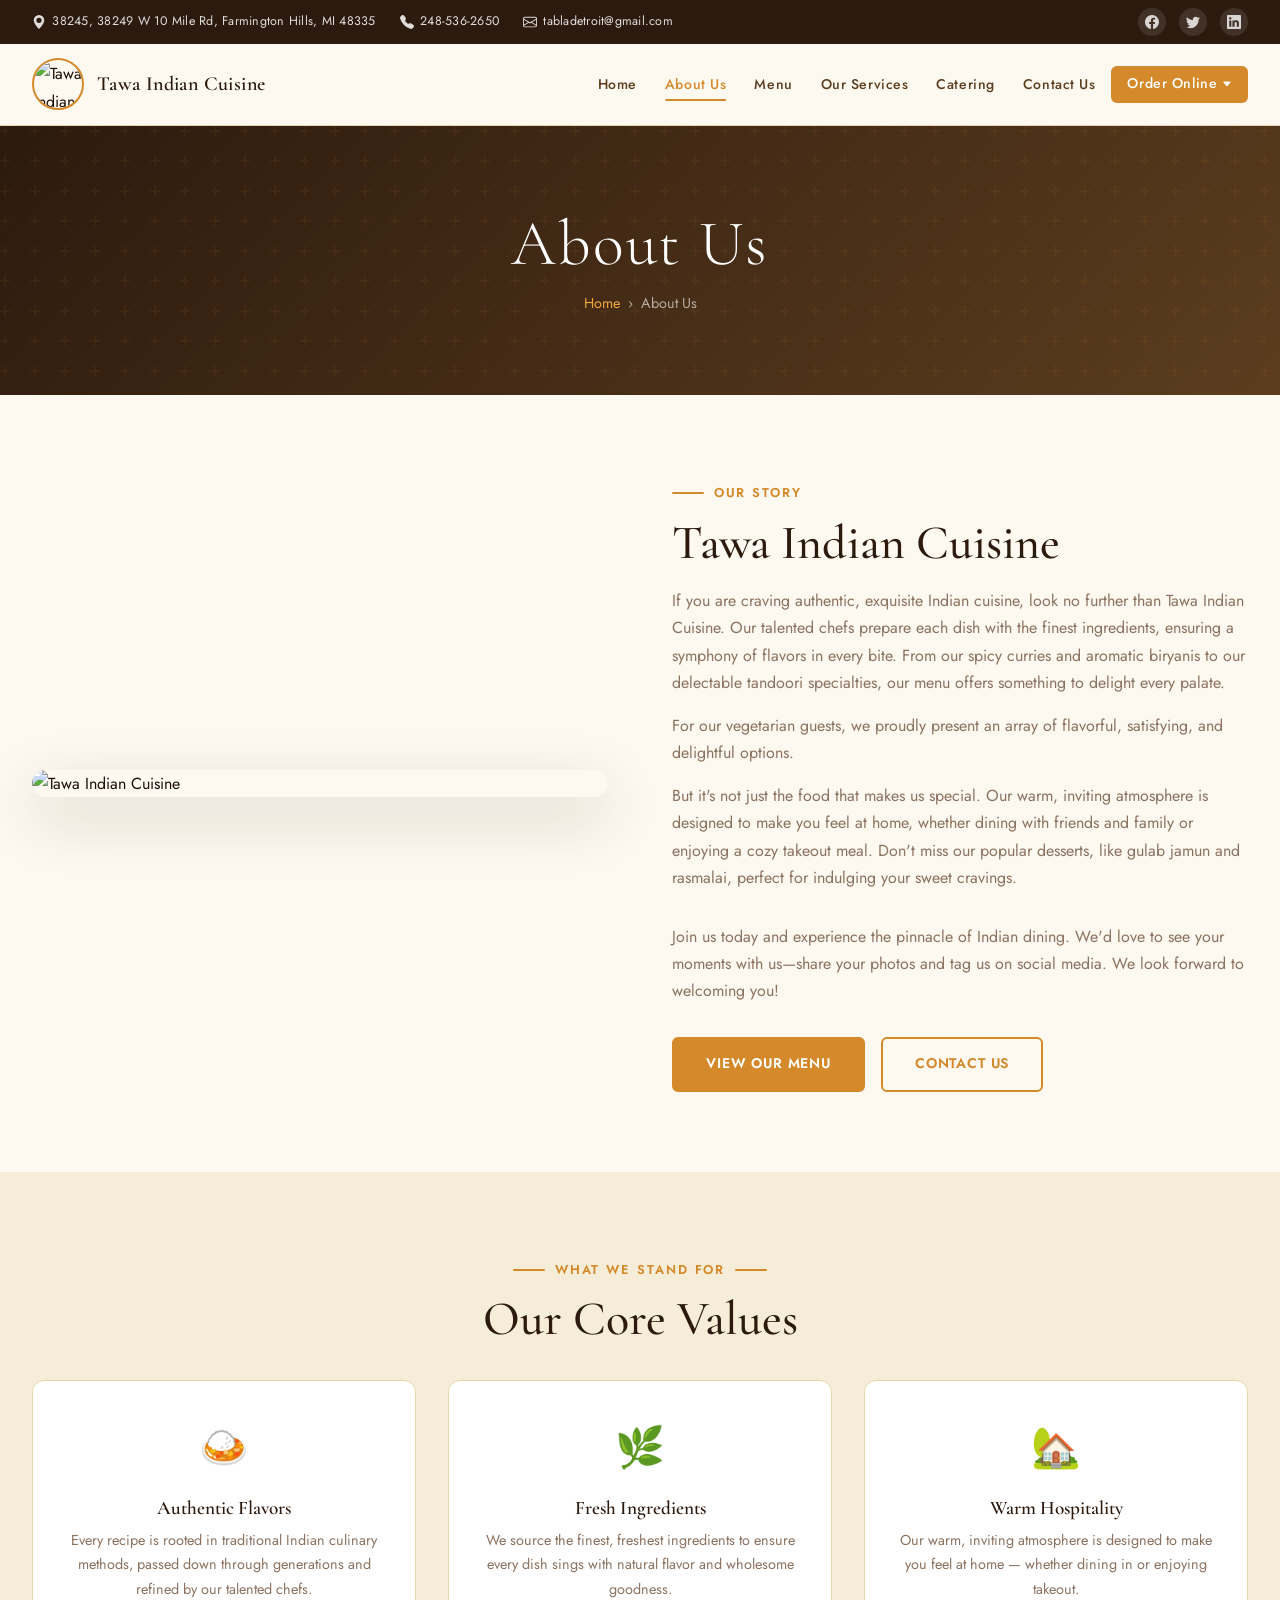
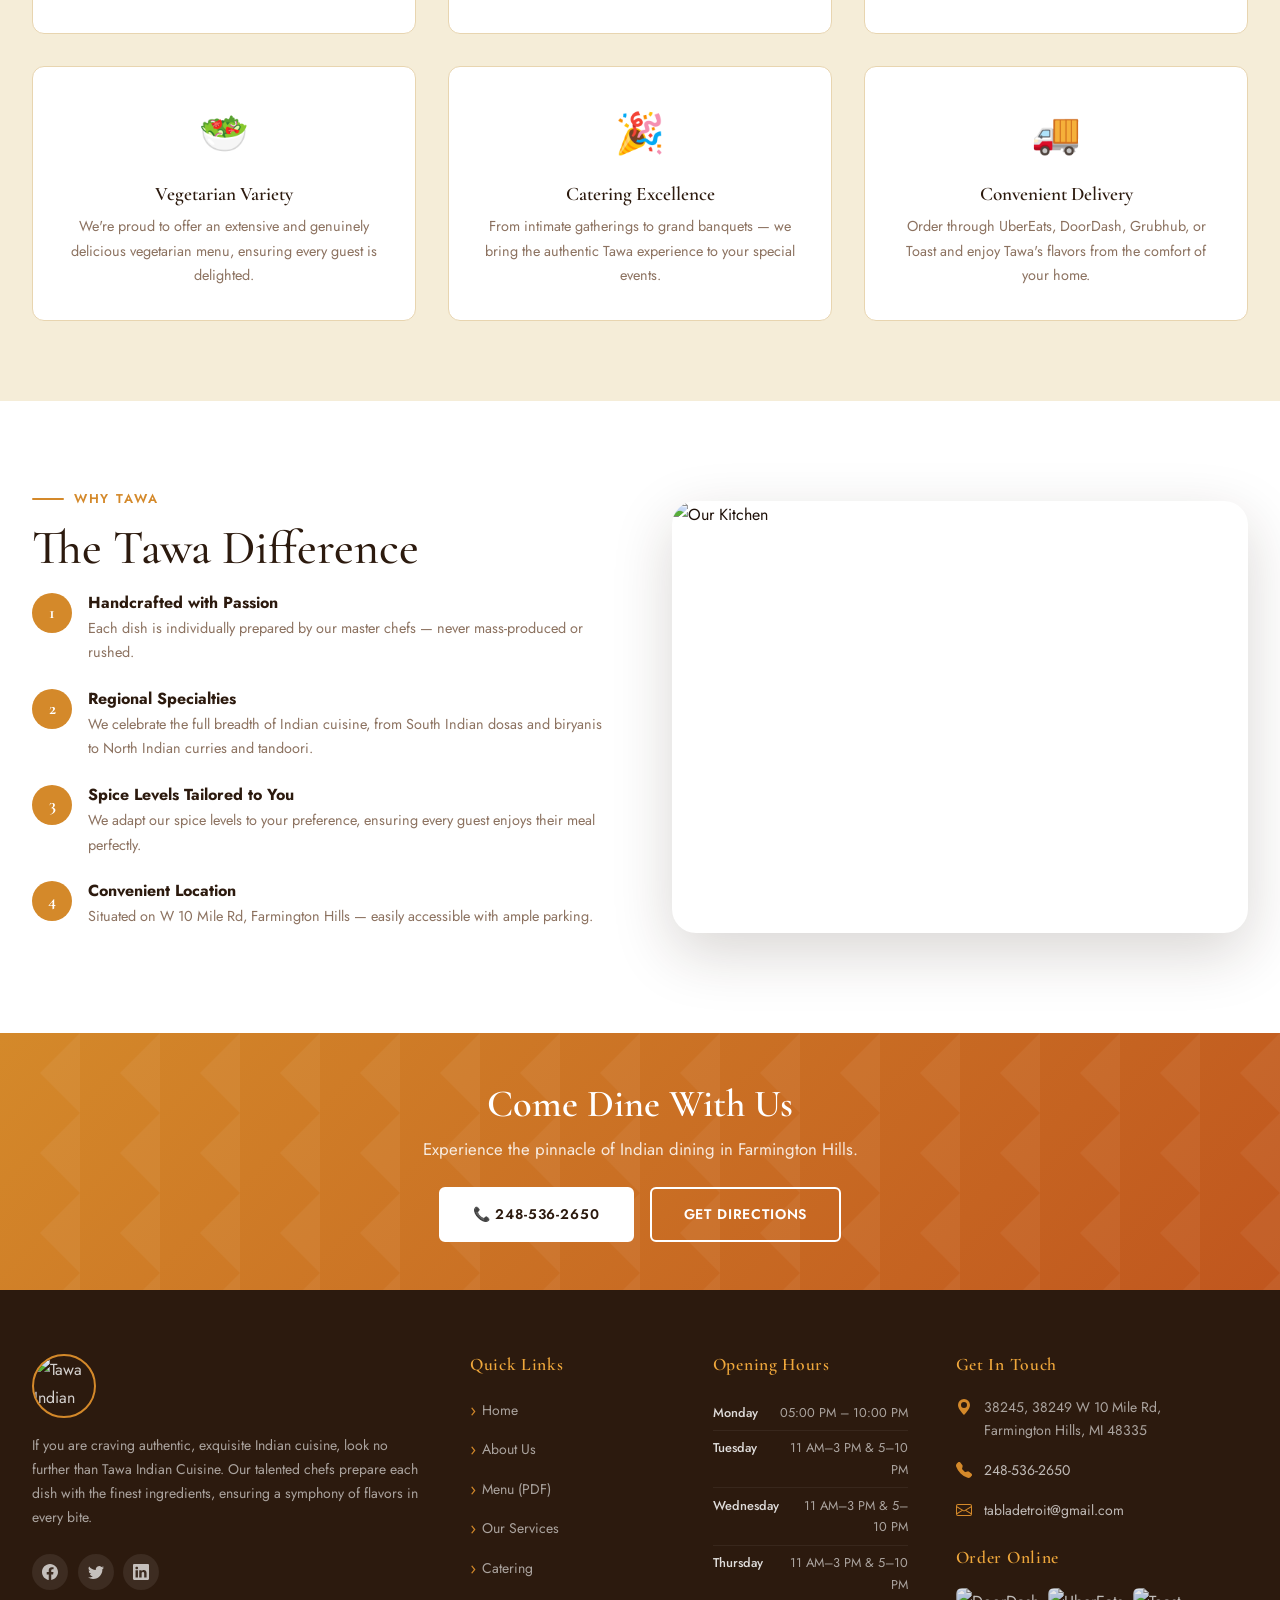
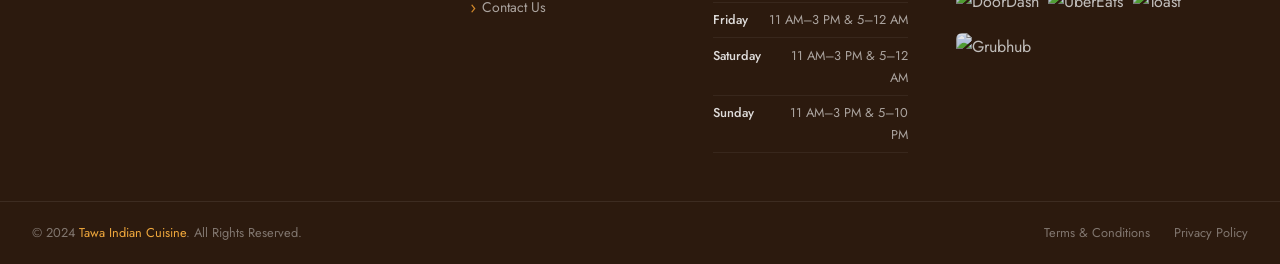
==== about.html @ bc5e7f6a "Add new pages for About, Catering, Contact, and Menu; implement animations and shared components for" ====
<!DOCTYPE html>
<html lang="en">
<head>
  <meta charset="UTF-8">
  <meta name="viewport" content="width=device-width, initial-scale=1.0">
  <title>About Us — Tawa Indian Cuisine</title>
  <meta name="description" content="Learn the story behind Tawa Indian Cuisine — authentic Indian food in Farmington Hills, MI.">
  <meta property="og:title" content="About Us — Tawa Indian Cuisine">
  <meta property="og:description" content="Learn the story behind Tawa Indian Cuisine — authentic Indian food in Farmington Hills, MI.">
  <meta property="og:type" content="website">
  <meta property="og:image" content="https://tawaindiancuisine.com/assets/img/tawalog.jpeg">
  <link rel="icon" href="favicon.ico">
  <link rel="shortcut icon" href="favicon.ico">
  <link rel="apple-touch-icon" href="favicon.ico">
  <link rel="canonical" href="https://tawaindiancuisine.com/about.html">
  <link rel="preload" as="image" href="https://tawaindiancuisine.com/assets/img/tawalog.jpeg">
  <script type="application/ld+json">
  {
    "@context": "https://schema.org",
    "@type": "Restaurant",
    "name": "Tawa Indian Cuisine",
    "description": "Tawa Indian Cuisine brings the vibrant and diverse flavors of India to Farmington Hills. We are dedicated to providing an authentic dining experience with fresh ingredients and traditional recipes.",
    "address": {
      "@type": "PostalAddress",
      "streetAddress": "38245, 38249 W 10 Mile Rd",
      "addressLocality": "Farmington Hills",
      "addressRegion": "MI",
      "postalCode": "48335",
      "addressCountry": "US"
    },
    "telephone": "+12485362650",
    "image": "https://tawaindiancuisine.com/assets/img/tawalog.jpeg",
    "url": "https://tawaindiancuisine.com/about.html"
  }
  </script>
  <link rel="stylesheet" href="style.css">
  <script src="https://cdn.tailwindcss.com"></script>
  <style>
    .about-hero-img { width:100%; max-height:500px; object-fit:cover; border-radius:var(--radius-lg); box-shadow:var(--shadow-lg); }
    .values-grid { display:grid; grid-template-columns:repeat(3,1fr); gap:2rem; margin-top:2rem; }
    .value-card {
      background:white;
      border:1px solid var(--border);
      border-radius:var(--radius-md);
      padding:2rem;
      text-align:center;
      transition:all 0.4s var(--transition);
    }
    .value-card:hover { transform:translateY(-6px); box-shadow:var(--shadow-md); border-color:var(--saffron); }
    .value-icon { font-size:2.5rem; margin-bottom:1rem; display:block; }
    .value-card h3 { font-size:1.2rem; color:var(--dark-brown); margin-bottom:0.5rem; }
    .value-card p { font-size:0.9rem; color:var(--text-light); line-height:1.7; }
    .team-section { background:var(--cream-dark); }
    .why-grid { display:grid; grid-template-columns:1fr 1fr; gap:4rem; align-items:center; }
    .why-point { display:flex; gap:1rem; margin-bottom:1.5rem; align-items:flex-start; }
    .why-num {
      width:40px; height:40px; flex-shrink:0;
      background:var(--saffron); color:white;
      border-radius:50%; display:flex; align-items:center; justify-content:center;
      font-family:'Cormorant Garamond',serif; font-size:1.1rem; font-weight:700;
    }
    .why-point h4 { font-family:'Jost',sans-serif; font-size:1rem; font-weight:700; color:var(--dark-brown); margin-bottom:0.25rem; }
    .why-point p { font-size:0.9rem; color:var(--text-light); }
    @media(max-width:768px){
      .values-grid{grid-template-columns:1fr;}
      .why-grid{grid-template-columns:1fr;}
    }
  </style>
</head>
<body>
<div id="header-placeholder"></div>

<div class="page-hero">
  <div class="page-hero-content">
    <h1>About Us</h1>
    <div class="breadcrumb">
      <a href="index.html">Home</a>
      <span>›</span>
      <span>About Us</span>
    </div>
  </div>
</div>

<!-- ── Story Section ── -->
<section class="section">
  <div class="container">
    <div class="why-grid">
      <div class="reveal-left">
        <img src="https://tawaindiancuisine.com/admin/uploads/about_imgs/aboutaboutabouthomeabout_5_1.jpg" alt="Tawa Indian Cuisine" class="about-hero-img">
      </div>
      <div class="reveal-right">
        <div class="section-label"><span class="label-line"></span> Our Story</div>
        <h2 class="section-title">Tawa Indian Cuisine</h2>
        <p style="color:var(--text-light); margin-bottom:1rem;">If you are craving authentic, exquisite Indian cuisine, look no further than Tawa Indian Cuisine. Our talented chefs prepare each dish with the finest ingredients, ensuring a symphony of flavors in every bite. From our spicy curries and aromatic biryanis to our delectable tandoori specialties, our menu offers something to delight every palate.</p>
        <p style="color:var(--text-light); margin-bottom:1rem;">For our vegetarian guests, we proudly present an array of flavorful, satisfying, and delightful options.</p>
        <p style="color:var(--text-light); margin-bottom:2rem;">But it's not just the food that makes us special. Our warm, inviting atmosphere is designed to make you feel at home, whether dining with friends and family or enjoying a cozy takeout meal. Don't miss our popular desserts, like gulab jamun and rasmalai, perfect for indulging your sweet cravings.</p>
        <p style="color:var(--text-light); margin-bottom:2rem;">Join us today and experience the pinnacle of Indian dining. We'd love to see your moments with us—share your photos and tag us on social media. We look forward to welcoming you!</p>
        <div style="display:flex;gap:1rem;flex-wrap:wrap;">
          <a href="menu.html" class="btn btn-primary">View Our Menu</a>
          <a href="contact.html" class="btn btn-outline">Contact Us</a>
        </div>
      </div>
    </div>
  </div>
</section>

<!-- ── Values ── -->
<section class="section" style="background:var(--cream-dark);">
  <div class="container">
    <div style="text-align:center; margin-bottom:1rem;">
      <div class="section-label" style="justify-content:center;"><span class="label-line"></span> What We Stand For <span class="label-line"></span></div>
      <h2 class="section-title">Our Core Values</h2>
    </div>
    <div class="values-grid stagger">
      <div class="value-card reveal">
        <span class="value-icon">🍛</span>
        <h3>Authentic Flavors</h3>
        <p>Every recipe is rooted in traditional Indian culinary methods, passed down through generations and refined by our talented chefs.</p>
      </div>
      <div class="value-card reveal">
        <span class="value-icon">🌿</span>
        <h3>Fresh Ingredients</h3>
        <p>We source the finest, freshest ingredients to ensure every dish sings with natural flavor and wholesome goodness.</p>
      </div>
      <div class="value-card reveal">
        <span class="value-icon">🏡</span>
        <h3>Warm Hospitality</h3>
        <p>Our warm, inviting atmosphere is designed to make you feel at home — whether dining in or enjoying takeout.</p>
      </div>
      <div class="value-card reveal">
        <span class="value-icon">🥗</span>
        <h3>Vegetarian Variety</h3>
        <p>We're proud to offer an extensive and genuinely delicious vegetarian menu, ensuring every guest is delighted.</p>
      </div>
      <div class="value-card reveal">
        <span class="value-icon">🎉</span>
        <h3>Catering Excellence</h3>
        <p>From intimate gatherings to grand banquets — we bring the authentic Tawa experience to your special events.</p>
      </div>
      <div class="value-card reveal">
        <span class="value-icon">🚚</span>
        <h3>Convenient Delivery</h3>
        <p>Order through UberEats, DoorDash, Grubhub, or Toast and enjoy Tawa's flavors from the comfort of your home.</p>
      </div>
    </div>
  </div>
</section>

<!-- ── Why Choose Us ── -->
<section class="section" style="background:white;">
  <div class="container">
    <div class="why-grid">
      <div>
        <div class="section-label"><span class="label-line"></span> Why Tawa</div>
        <h2 class="section-title">The Tawa Difference</h2>
        <div class="why-point reveal">
          <div class="why-num">1</div>
          <div>
            <h4>Handcrafted with Passion</h4>
            <p>Each dish is individually prepared by our master chefs — never mass-produced or rushed.</p>
          </div>
        </div>
        <div class="why-point reveal">
          <div class="why-num">2</div>
          <div>
            <h4>Regional Specialties</h4>
            <p>We celebrate the full breadth of Indian cuisine, from South Indian dosas and biryanis to North Indian curries and tandoori.</p>
          </div>
        </div>
        <div class="why-point reveal">
          <div class="why-num">3</div>
          <div>
            <h4>Spice Levels Tailored to You</h4>
            <p>We adapt our spice levels to your preference, ensuring every guest enjoys their meal perfectly.</p>
          </div>
        </div>
        <div class="why-point reveal">
          <div class="why-num">4</div>
          <div>
            <h4>Convenient Location</h4>
            <p>Situated on W 10 Mile Rd, Farmington Hills — easily accessible with ample parking.</p>
          </div>
        </div>
      </div>
      <div class="reveal-right">
        <img src="https://tawaindiancuisine.com/assets/img/normal/about_4_2.png" alt="Our Kitchen" style="width:100%; border-radius:var(--radius-lg); box-shadow:var(--shadow-lg); object-fit:cover; aspect-ratio:4/3;">
      </div>
    </div>
  </div>
</section>

<!-- ── CTA ── -->
<div class="reservation-banner">
  <div class="container">
    <h2 class="reveal">Come Dine With Us</h2>
    <p class="reveal">Experience the pinnacle of Indian dining in Farmington Hills.</p>
    <div style="display:flex;gap:1rem;justify-content:center;flex-wrap:wrap;" class="reveal">
      <a href="tel:248-536-2650" class="btn btn-white">📞 248-536-2650</a>
      <a href="contact.html" class="btn btn-outline" style="border-color:white; color:white;">Get Directions</a>
    </div>
  </div>
</div>

<div id="footer-placeholder"></div>
<script src="components.js"></script>
<script src="animations.js"></script>
<script>renderHeader('about'); renderFooter();</script>
</body>
</html>
---- style.css ----
/* =============================================
   TAWA INDIAN CUISINE — Global Styles
   Color Palette: Warm cream/ivory light theme
   with saffron gold accents & terracotta tones
   ============================================= */

   @import url('https://fonts.googleapis.com/css2?family=Cormorant+Garamond:ital,wght@0,300;0,400;0,500;0,600;0,700;1,300;1,400;1,600&family=Jost:wght@300;400;500;600;700&display=swap');

   /* ─── CSS Variables ─────────────────────── */
   :root {
     --cream:        #FDF8F0;
     --cream-dark:   #F5EDD8;
     --cream-mid:    #EFE4CC;
     --saffron:      #D4892A;
     --saffron-light:#F0A83C;
     --saffron-pale: #FDF0DA;
     --terracotta:   #C0561E;
     --spice-red:    #9E2A2B;
     --gold:         #B8860B;
     --dark-brown:   #2C1A0E;
     --mid-brown:    #5C3D1E;
     --text-dark:    #1E1008;
     --text-mid:     #5A4030;
     --text-light:   #8C7260;
     --border:       #E8D5B0;
     --shadow-sm:    0 2px 12px rgba(44,26,14,0.08);
     --shadow-md:    0 8px 32px rgba(44,26,14,0.12);
     --shadow-lg:    0 20px 60px rgba(44,26,14,0.18);
     --radius-sm:    6px;
     --radius-md:    12px;
     --radius-lg:    24px;
     --transition:   cubic-bezier(0.4, 0, 0.2, 1);
   }
   
   /* ─── Reset & Base ───────────────────────── */
   *, *::before, *::after { box-sizing: border-box; margin: 0; padding: 0; }
   
   html { scroll-behavior: smooth; font-size: 16px; }
   
   body {
     font-family: 'Jost', sans-serif;
     background: var(--cream);
     color: var(--text-dark);
     line-height: 1.7;
     overflow-x: hidden;
   }
   
   h1, h2, h3, h4, h5, h6 {
     font-family: 'Cormorant Garamond', serif;
     font-weight: 600;
     line-height: 1.2;
     color: var(--dark-brown);
   }
   
   a { text-decoration: none; color: inherit; transition: all 0.3s var(--transition); }
   img { max-width: 100%; height: auto; display: block; }
   ul { list-style: none; }
   button { cursor: pointer; border: none; background: none; font-family: inherit; }
   
   /* ─── Top Bar ────────────────────────────── */
   .top-bar {
     background: var(--dark-brown);
     color: rgba(255,255,255,0.85);
     font-size: 0.78rem;
     font-family: 'Jost', sans-serif;
     letter-spacing: 0.02em;
     position: relative;
     z-index: 100;
   }
   .top-bar-inner {
     max-width: 1320px;
     margin: 0 auto;
     padding: 0.5rem 2rem;
     display: flex;
     align-items: center;
     justify-content: space-between;
     flex-wrap: wrap;
     gap: 0.5rem;
   }
   .top-bar-left { display: flex; align-items: center; gap: 1.5rem; flex-wrap: wrap; }
   .top-bar-item { display: flex; align-items: center; gap: 0.4rem; }
   .top-bar-item a { color: rgba(255,255,255,0.85); }
   .top-bar-item a:hover { color: var(--saffron-light); }
   .top-bar-right { display: flex; align-items: center; gap: 0.8rem; }
   .social-icon {
     width: 28px; height: 28px;
     border-radius: 50%;
     background: rgba(255,255,255,0.1);
     display: flex; align-items: center; justify-content: center;
     color: rgba(255,255,255,0.8);
     transition: all 0.3s;
   }
   .social-icon:hover { background: var(--saffron); color: white; transform: translateY(-2px); }
   
   /* ─── Navbar ─────────────────────────────── */
   .navbar {
     background: rgba(253, 248, 240, 0.95);
     backdrop-filter: blur(12px);
     -webkit-backdrop-filter: blur(12px);
     border-bottom: 1px solid var(--border);
     position: sticky;
     top: 0;
     z-index: 999;
     transition: all 0.4s var(--transition);
   }
   .navbar.scrolled {
     background: rgba(253, 248, 240, 0.98);
     box-shadow: var(--shadow-md);
   }
   .nav-container {
     max-width: 1320px;
     margin: 0 auto;
     padding: 0.9rem 2rem;
     display: flex;
     align-items: center;
     justify-content: space-between;
     gap: 1rem;
   }
   .nav-logo {
     display: flex;
     align-items: center;
     gap: 0.8rem;
     flex-shrink: 0;
   }
   .nav-logo img { height: 52px; width: 52px; border-radius: 50%; object-fit: cover; border: 2px solid var(--saffron); }
   .logo-text {
     font-family: 'Cormorant Garamond', serif;
     font-size: 1.25rem;
     font-weight: 600;
     color: var(--dark-brown);
     letter-spacing: 0.02em;
   }
   .nav-links {
     display: flex;
     align-items: center;
     gap: 0.25rem;
     flex-wrap: nowrap;
   }
   .nav-link {
     font-family: 'Jost', sans-serif;
     font-size: 0.875rem;
     font-weight: 500;
     color: var(--mid-brown);
     padding: 0.4rem 0.75rem;
     border-radius: var(--radius-sm);
     letter-spacing: 0.04em;
     position: relative;
     white-space: nowrap;
   }
   .nav-link::after {
     content: '';
     position: absolute;
     bottom: 0; left: 50%;
     width: 0; height: 2px;
     background: var(--saffron);
     border-radius: 2px;
     transition: all 0.3s var(--transition);
     transform: translateX(-50%);
   }
   .nav-link:hover, .nav-link.active { color: var(--saffron); }
   .nav-link:hover::after, .nav-link.active::after { width: calc(100% - 1.5rem); }
   
   /* Order Online dropdown */
   .order-dropdown { position: relative; }
   .order-btn { display: flex; align-items: center; gap: 0.3rem; }
   .order-btn { 
     background: var(--saffron);
     color: white !important;
     border-radius: var(--radius-sm);
     padding: 0.4rem 1rem !important;
   }
   .order-btn::after { display: none !important; }
   .order-btn:hover { background: var(--terracotta) !important; color: white !important; }
   
   .dropdown-menu {
     position: absolute;
     top: calc(100% + 0.5rem);
     right: 0;
     background: white;
     border: 1px solid var(--border);
     border-radius: var(--radius-md);
     box-shadow: var(--shadow-lg);
     min-width: 160px;
     padding: 0.5rem;
     opacity: 0;
     visibility: hidden;
     transform: translateY(-10px);
     transition: all 0.25s var(--transition);
     z-index: 100;
   }
   .order-dropdown:hover .dropdown-menu {
     opacity: 1;
     visibility: visible;
     transform: translateY(0);
   }
   .dropdown-menu li a {
     display: block;
     padding: 0.6rem 1rem;
     font-size: 0.875rem;
     font-weight: 500;
     color: var(--text-mid);
     border-radius: var(--radius-sm);
   }
   .dropdown-menu li a:hover { background: var(--saffron-pale); color: var(--saffron); }
   
   /* Hamburger */
   .hamburger { display: none; flex-direction: column; gap: 5px; padding: 4px; }
   .hamburger span {
     display: block; width: 24px; height: 2px;
     background: var(--dark-brown);
     border-radius: 2px;
     transition: all 0.3s var(--transition);
   }
   .hamburger.active span:nth-child(1) { transform: rotate(45deg) translate(5px, 5px); }
   .hamburger.active span:nth-child(2) { opacity: 0; }
   .hamburger.active span:nth-child(3) { transform: rotate(-45deg) translate(5px, -5px); }
   
   /* ─── Page Hero Banner ───────────────────── */
   .page-hero {
     background: linear-gradient(135deg, var(--dark-brown) 0%, var(--mid-brown) 100%);
     padding: 5rem 2rem;
     text-align: center;
     position: relative;
     overflow: hidden;
   }
   .page-hero::before {
     content: '';
     position: absolute;
     inset: 0;
     background: url("data:image/svg+xml,%3Csvg width='60' height='60' viewBox='0 0 60 60' xmlns='http://www.w3.org/2000/svg'%3E%3Cg fill='none' fill-rule='evenodd'%3E%3Cg fill='%23d4892a' fill-opacity='0.06'%3E%3Cpath d='M36 34v-4h-2v4h-4v2h4v4h2v-4h4v-2h-4zm0-30V0h-2v4h-4v2h4v4h2V6h4V4h-4zM6 34v-4H4v4H0v2h4v4h2v-4h4v-2H6zM6 4V0H4v4H0v2h4v4h2V6h4V4H6z'/%3E%3C/g%3E%3C/g%3E%3C/svg%3E");
   }
   .page-hero-content { position: relative; z-index: 1; }
   .page-hero h1 {
     font-size: clamp(2.5rem, 5vw, 4rem);
     color: white;
     margin-bottom: 0.5rem;
     font-weight: 300;
     letter-spacing: 0.03em;
   }
   .page-hero .breadcrumb {
     display: flex;
     align-items: center;
     justify-content: center;
     gap: 0.5rem;
     font-size: 0.9rem;
     color: rgba(255,255,255,0.6);
   }
   .page-hero .breadcrumb a { color: var(--saffron-light); }
   .page-hero .breadcrumb a:hover { color: white; }
   
   /* ─── Section Styles ─────────────────────── */
   .section { padding: 5rem 2rem; }
   .section-sm { padding: 3rem 2rem; }
   .container { max-width: 1320px; margin: 0 auto; }
   
   .section-label {
     display: inline-flex;
     align-items: center;
     gap: 0.6rem;
     font-family: 'Jost', sans-serif;
     font-size: 0.8rem;
     font-weight: 600;
     text-transform: uppercase;
     letter-spacing: 0.15em;
     color: var(--saffron);
     margin-bottom: 0.75rem;
   }
   .section-label .label-line {
     width: 32px; height: 2px;
     background: var(--saffron);
     border-radius: 2px;
   }
   
   .section-title {
     font-size: clamp(2rem, 4vw, 3rem);
     font-weight: 500;
     color: var(--dark-brown);
     line-height: 1.15;
     margin-bottom: 1rem;
   }
   .section-subtitle {
     font-family: 'Jost', sans-serif;
     font-size: 1rem;
     color: var(--text-light);
     max-width: 600px;
     line-height: 1.7;
   }
   
   /* ─── Buttons ────────────────────────────── */
   .btn {
     display: inline-flex;
     align-items: center;
     gap: 0.5rem;
     padding: 0.85rem 2rem;
     border-radius: var(--radius-sm);
     font-family: 'Jost', sans-serif;
     font-size: 0.875rem;
     font-weight: 600;
     letter-spacing: 0.06em;
     text-transform: uppercase;
     transition: all 0.3s var(--transition);
     cursor: pointer;
     border: 2px solid transparent;
   }
   .btn-primary {
     background: var(--saffron);
     color: white;
     border-color: var(--saffron);
   }
   .btn-primary:hover {
     background: var(--terracotta);
     border-color: var(--terracotta);
     transform: translateY(-2px);
     box-shadow: 0 8px 24px rgba(212,137,42,0.35);
   }
   .btn-outline {
     background: transparent;
     color: var(--saffron);
     border-color: var(--saffron);
   }
   .btn-outline:hover {
     background: var(--saffron);
     color: white;
     transform: translateY(-2px);
   }
   .btn-white {
     background: white;
     color: var(--dark-brown);
     border-color: white;
   }
   .btn-white:hover {
     background: var(--saffron);
     color: white;
     border-color: var(--saffron);
     transform: translateY(-2px);
   }
   
   /* ─── Cards ──────────────────────────────── */
   .card {
     background: white;
     border-radius: var(--radius-md);
     overflow: hidden;
     box-shadow: var(--shadow-sm);
     transition: all 0.4s var(--transition);
     border: 1px solid var(--border);
   }
   .card:hover {
     transform: translateY(-6px);
     box-shadow: var(--shadow-lg);
   }
   
   /* ─── Food Item Card ─────────────────────── */
   .food-card {
     background: white;
     border-radius: var(--radius-md);
     overflow: hidden;
     border: 1px solid var(--border);
     transition: all 0.4s var(--transition);
   }
   .food-card:hover { transform: translateY(-6px); box-shadow: var(--shadow-md); }
   .food-card-img {
     aspect-ratio: 4/3;
     overflow: hidden;
     position: relative;
   }
   .food-card-img img {
     width: 100%; height: 100%;
     object-fit: cover;
     transition: transform 0.6s var(--transition);
   }
   .food-card:hover .food-card-img img { transform: scale(1.08); }
   .food-card-body { padding: 1.25rem; }
   .food-card-name {
     font-family: 'Cormorant Garamond', serif;
     font-size: 1.15rem;
     font-weight: 600;
     color: var(--dark-brown);
     margin-bottom: 0.4rem;
   }
   .food-card-price {
     font-family: 'Jost', sans-serif;
     font-size: 1rem;
     font-weight: 700;
     color: var(--saffron);
   }
   .food-card-rating { display: flex; align-items: center; gap: 0.25rem; margin-bottom: 0.5rem; }
   .star { color: var(--saffron-light); font-size: 0.8rem; }
   .rating-text { font-size: 0.75rem; color: var(--text-light); }
   
   /* ─── Grid Layouts ───────────────────────── */
   .grid-2 { display: grid; grid-template-columns: repeat(2, 1fr); gap: 2rem; }
   .grid-3 { display: grid; grid-template-columns: repeat(3, 1fr); gap: 2rem; }
   .grid-4 { display: grid; grid-template-columns: repeat(4, 1fr); gap: 1.5rem; }
   
   /* ─── Divider ────────────────────────────── */
   .ornament-divider {
     display: flex;
     align-items: center;
     gap: 1rem;
     margin: 1.5rem 0;
   }
   .ornament-divider .line { flex: 1; height: 1px; background: var(--border); }
   .ornament-divider .icon { color: var(--saffron); font-size: 1.2rem; }
   
   /* ─── Badge ──────────────────────────────── */
   .badge {
     display: inline-flex;
     align-items: center;
     gap: 0.25rem;
     padding: 0.25rem 0.75rem;
     border-radius: 999px;
     font-size: 0.72rem;
     font-weight: 600;
     text-transform: uppercase;
     letter-spacing: 0.08em;
   }
   .badge-veg { background: #e8f5e9; color: #2e7d32; border: 1px solid #a5d6a7; }
   .badge-nonveg { background: #fce4ec; color: #c62828; border: 1px solid #ef9a9a; }
   
   /* ─── Scroll Animations ──────────────────── */
   .reveal {
     opacity: 0;
     transform: translateY(30px);
     transition: opacity 0.7s var(--transition), transform 0.7s var(--transition);
   }
   .reveal.visible { opacity: 1; transform: none; }
   .reveal-left {
     opacity: 0;
     transform: translateX(-40px);
     transition: opacity 0.7s var(--transition), transform 0.7s var(--transition);
   }
   .reveal-left.visible { opacity: 1; transform: none; }
   .reveal-right {
     opacity: 0;
     transform: translateX(40px);
     transition: opacity 0.7s var(--transition), transform 0.7s var(--transition);
   }
   .reveal-right.visible { opacity: 1; transform: none; }
   
   /* Staggered children */
   .stagger > *:nth-child(1) { transition-delay: 0s; }
   .stagger > *:nth-child(2) { transition-delay: 0.1s; }
   .stagger > *:nth-child(3) { transition-delay: 0.2s; }
   .stagger > *:nth-child(4) { transition-delay: 0.3s; }
   .stagger > *:nth-child(5) { transition-delay: 0.4s; }
   .stagger > *:nth-child(6) { transition-delay: 0.5s; }
   
   /* ─── Footer ─────────────────────────────── */
   .footer { background: var(--dark-brown); color: rgba(255,255,255,0.8); }
   .footer-top { padding: 4rem 2rem 3rem; }
   .footer-grid {
     max-width: 1320px;
     margin: 0 auto;
     display: grid;
     grid-template-columns: 2fr 1fr 1fr 1.5fr;
     gap: 3rem;
   }
   .footer-logo { height: 64px; width: 64px; border-radius: 50%; border: 2px solid var(--saffron); object-fit: cover; margin-bottom: 1rem; }
   .footer-tagline { font-size: 0.875rem; color: rgba(255,255,255,0.6); line-height: 1.7; margin-bottom: 1.5rem; }
   .footer-socials { display: flex; gap: 0.6rem; }
   .social-btn {
     width: 36px; height: 36px;
     border-radius: 50%;
     background: rgba(255,255,255,0.08);
     display: flex; align-items: center; justify-content: center;
     color: rgba(255,255,255,0.7);
     transition: all 0.3s;
   }
   .social-btn:hover { background: var(--saffron); color: white; transform: translateY(-3px); }
   
   .footer-heading {
     font-family: 'Cormorant Garamond', serif;
     font-size: 1.1rem;
     font-weight: 600;
     color: var(--saffron-light);
     margin-bottom: 1.25rem;
     letter-spacing: 0.04em;
   }
   .footer-links li { margin-bottom: 0.6rem; }
   .footer-links a {
     font-size: 0.875rem;
     color: rgba(255,255,255,0.6);
     display: flex;
     align-items: center;
     gap: 0.4rem;
     transition: all 0.25s;
   }
   .footer-links a::before {
     content: '›';
     color: var(--saffron);
     font-size: 1.1rem;
     transition: transform 0.25s;
   }
   .footer-links a:hover { color: white; padding-left: 4px; }
   .footer-links a:hover::before { transform: translateX(3px); }
   
   .hours-list li {
     display: flex;
     justify-content: space-between;
     gap: 1rem;
     font-size: 0.8rem;
     color: rgba(255,255,255,0.6);
     padding: 0.4rem 0;
     border-bottom: 1px solid rgba(255,255,255,0.06);
   }
   .hours-list .day { color: rgba(255,255,255,0.85); font-weight: 500; }
   .hours-list .time { text-align: right; }
   
   .footer-contact-item {
     display: flex;
     align-items: flex-start;
     gap: 0.75rem;
     margin-bottom: 1rem;
     font-size: 0.875rem;
     color: rgba(255,255,255,0.6);
   }
   .footer-contact-item svg { flex-shrink: 0; color: var(--saffron); margin-top: 3px; }
   .footer-contact-item a { color: rgba(255,255,255,0.7); }
   .footer-contact-item a:hover { color: var(--saffron-light); }
   
   .order-logos {
     display: flex;
     flex-wrap: wrap;
     gap: 0.6rem;
     margin-top: 0.5rem;
   }
   .order-logos img {
     height: 36px;
     width: auto;
     border-radius: 6px;
     filter: brightness(0.9);
     transition: all 0.3s;
   }
   .order-logos a:hover img { filter: brightness(1.1); transform: scale(1.05); }
   
   .footer-bottom {
     border-top: 1px solid rgba(255,255,255,0.08);
     padding: 1.25rem 2rem;
   }
   .footer-bottom-inner {
     max-width: 1320px;
     margin: 0 auto;
     display: flex;
     align-items: center;
     justify-content: space-between;
     gap: 1rem;
     flex-wrap: wrap;
   }
   .footer-bottom p { font-size: 0.8rem; color: rgba(255,255,255,0.4); }
   .footer-bottom a { color: var(--saffron-light); }
   .footer-legal { display: flex; gap: 1.5rem; }
   .footer-legal a { font-size: 0.8rem; color: rgba(255,255,255,0.4); }
   .footer-legal a:hover { color: rgba(255,255,255,0.7); }
   
   /* ─── Reservation Banner ─────────────────── */
   .reservation-banner {
     background: linear-gradient(135deg, var(--saffron) 0%, var(--terracotta) 100%);
     padding: 3rem 2rem;
     text-align: center;
     position: relative;
     overflow: hidden;
   }
   .reservation-banner::before {
     content: '';
     position: absolute;
     inset: 0;
     background: url("data:image/svg+xml,%3Csvg width='80' height='80' viewBox='0 0 80 80' xmlns='http://www.w3.org/2000/svg'%3E%3Cg fill='%23ffffff' fill-opacity='0.05'%3E%3Cpath d='M40 40 L80 0 L80 80 Z' /%3E%3C/g%3E%3C/svg%3E");
   }
   .reservation-banner .container { position: relative; z-index: 1; }
   .reservation-banner h2 {
     font-size: clamp(1.5rem, 3vw, 2.5rem);
     color: white;
     margin-bottom: 0.5rem;
   }
   .reservation-banner p { color: rgba(255,255,255,0.85); margin-bottom: 1.5rem; font-size: 1.05rem; }
   
   /* ─── Form Styles ────────────────────────── */
   .form-group { margin-bottom: 1.25rem; }
   .form-label {
     display: block;
     font-size: 0.85rem;
     font-weight: 600;
     text-transform: uppercase;
     letter-spacing: 0.06em;
     color: var(--text-mid);
     margin-bottom: 0.5rem;
   }
   .form-control {
     width: 100%;
     padding: 0.85rem 1.1rem;
     border: 1.5px solid var(--border);
     border-radius: var(--radius-sm);
     background: white;
     font-family: 'Jost', sans-serif;
     font-size: 0.95rem;
     color: var(--text-dark);
     transition: all 0.25s;
     outline: none;
   }
   .form-control:focus {
     border-color: var(--saffron);
     box-shadow: 0 0 0 3px rgba(212,137,42,0.12);
   }
   .form-control::placeholder { color: var(--text-light); }
   textarea.form-control { resize: vertical; min-height: 130px; }
   
   /* ─── Tab Nav ────────────────────────────── */
   .tab-nav {
     display: flex;
     flex-wrap: wrap;
     gap: 0.5rem;
     margin-bottom: 2rem;
   }
   .tab-btn {
     padding: 0.6rem 1.5rem;
     border: 1.5px solid var(--border);
     border-radius: 999px;
     font-family: 'Jost', sans-serif;
     font-size: 0.85rem;
     font-weight: 600;
     text-transform: uppercase;
     letter-spacing: 0.07em;
     color: var(--text-mid);
     background: white;
     cursor: pointer;
     transition: all 0.25s var(--transition);
   }
   .tab-btn:hover { border-color: var(--saffron); color: var(--saffron); }
   .tab-btn.active {
     background: var(--saffron);
     border-color: var(--saffron);
     color: white;
   }
   
   /* ─── Responsive ─────────────────────────── */
   @media (max-width: 1024px) {
     .footer-grid { grid-template-columns: 1fr 1fr; }
     .grid-4 { grid-template-columns: repeat(2, 1fr); }
   }
   @media (max-width: 768px) {
     .top-bar-left { gap: 0.75rem; font-size: 0.72rem; }
     .hamburger { display: flex; }
     .nav-links {
       display: none;
       position: absolute;
       top: 100%;
       left: 0; right: 0;
       background: var(--cream);
       border-top: 1px solid var(--border);
       padding: 1rem;
       flex-direction: column;
       align-items: flex-start;
       gap: 0;
       box-shadow: var(--shadow-md);
     }
     .nav-links.open { display: flex; }
     .nav-links li { width: 100%; }
     .nav-link { display: block; padding: 0.65rem 1rem; border-radius: var(--radius-sm); }
     .nav-link::after { display: none; }
     .order-dropdown .dropdown-menu {
       position: static;
       opacity: 1; visibility: visible;
       transform: none;
       box-shadow: none;
       border: none;
       background: var(--cream-dark);
       padding: 0.25rem 0.5rem;
       margin-left: 1rem;
     }
     .navbar { position: relative; }
     .nav-container { position: relative; }
     .grid-2, .grid-3, .grid-4 { grid-template-columns: 1fr; }
     .footer-grid { grid-template-columns: 1fr; gap: 2rem; }
     .section { padding: 3rem 1.25rem; }
   }
   @media (max-width: 480px) {
     .top-bar-left .top-bar-item:not(:first-child) { display: none; }
     .top-bar-right { display: none; }
   }

/* =============================================
   HOME PAGE — Specific Styles
   ============================================= */

/* ─── Hero ────────────────────────────────── */
.hero {
    position: relative;
    height: 100vh;
    min-height: 600px;
    overflow: hidden;
    background: var(--dark-brown);
  }
  
  .hero-slides { position: absolute; inset: 0; }
  .hero-slide {
    position: absolute;
    inset: 0;
    display: flex;
    align-items: center;
    opacity: 0;
    transition: opacity 0.9s cubic-bezier(0.4, 0, 0.2, 1);
    pointer-events: none;
  }
  .hero-slide.active { opacity: 1; pointer-events: all; }
  
  .hero-bg {
    position: absolute;
    inset: 0;
    background-image: var(--bg-img);
    background-size: cover;
    background-position: center;
    will-change: transform;
  }
  .hero-overlay {
    position: absolute;
    inset: 0;
    background: linear-gradient(
      100deg,
      rgba(28, 14, 6, 0.92) 0%,
      rgba(44, 26, 14, 0.75) 50%,
      rgba(28, 14, 6, 0.3) 100%
    );
  }
  
  .hero-content {
    position: relative;
    z-index: 2;
    max-width: 1320px;
    margin: 0 auto;
    padding: 0 2rem;
    width: 100%;
    max-width: 560px;
    margin-left: max(2rem, calc(50vw - 660px));
  }
  
  .hero-label {
    display: inline-block;
    font-family: 'Jost', sans-serif;
    font-size: 0.75rem;
    font-weight: 700;
    text-transform: uppercase;
    letter-spacing: 0.2em;
    color: var(--saffron-light);
    background: rgba(212,137,42,0.15);
    border: 1px solid rgba(212,137,42,0.4);
    padding: 0.35rem 1rem;
    border-radius: 999px;
    margin-bottom: 1.25rem;
  }
  
  .hero-title {
    font-family: 'Cormorant Garamond', serif;
    font-size: clamp(3rem, 6vw, 5.5rem);
    font-weight: 300;
    color: rgba(255,255,255,0.92);
    line-height: 1.05;
    margin-bottom: 1.25rem;
    letter-spacing: -0.01em;
  }
  .hero-title-accent {
    font-style: italic;
    font-weight: 600;
    color: var(--saffron-light);
  }
  
  .hero-desc {
    font-family: 'Jost', sans-serif;
    font-size: 1rem;
    color: rgba(255,255,255,0.65);
    line-height: 1.7;
    margin-bottom: 2rem;
    max-width: 420px;
  }
  
  .hero-actions { display: flex; gap: 1rem; flex-wrap: wrap; }
  
  /* Hero image frame */
  .hero-img-frame {
    position: absolute;
    right: max(2rem, calc(50vw - 660px));
    top: 50%;
    transform: translateY(-50%);
    width: min(400px, 40vw);
    aspect-ratio: 1;
    z-index: 2;
  }
  .hero-img-frame img {
    width: 100%; height: 100%;
    object-fit: cover;
    border-radius: 50% 50% 50% 0;
    border: 4px solid rgba(212,137,42,0.4);
    box-shadow: 0 30px 80px rgba(0,0,0,0.5);
  }
  .hero-img-ring {
    position: absolute;
    inset: -12px;
    border: 2px dashed rgba(212,137,42,0.3);
    border-radius: 50% 50% 50% 0;
    animation: spinRing 25s linear infinite;
  }
  @keyframes spinRing { to { transform: rotate(360deg); } }
  
  /* Hero controls */
  .hero-controls {
    position: absolute;
    bottom: 2rem;
    left: 50%;
    transform: translateX(-50%);
    display: flex;
    align-items: center;
    gap: 1rem;
    z-index: 10;
  }
  .hero-prev, .hero-next {
    width: 44px; height: 44px;
    border-radius: 50%;
    background: rgba(255,255,255,0.15);
    backdrop-filter: blur(8px);
    color: white;
    display: flex; align-items: center; justify-content: center;
    transition: all 0.3s;
    border: 1px solid rgba(255,255,255,0.2);
  }
  .hero-prev:hover, .hero-next:hover {
    background: var(--saffron);
    border-color: var(--saffron);
    transform: scale(1.1);
  }
  .hero-dots { display: flex; gap: 0.5rem; }
  .hero-dot {
    width: 8px; height: 8px;
    border-radius: 50%;
    background: rgba(255,255,255,0.35);
    cursor: pointer;
    transition: all 0.3s;
  }
  .hero-dot.active {
    background: var(--saffron-light);
    width: 24px;
    border-radius: 4px;
  }
  
  /* Hero phone badge */
  .hero-phone-badge {
    position: absolute;
    bottom: 2rem;
    right: max(2rem, calc(50vw - 660px));
    display: flex;
    align-items: center;
    gap: 0.75rem;
    background: rgba(255,255,255,0.1);
    backdrop-filter: blur(12px);
    border: 1px solid rgba(255,255,255,0.15);
    border-radius: var(--radius-md);
    padding: 0.85rem 1.25rem;
    z-index: 10;
  }
  .hero-phone-icon {
    width: 40px; height: 40px;
    background: var(--saffron);
    border-radius: 50%;
    display: flex; align-items: center; justify-content: center;
    color: white;
  }
  .hero-phone-label { font-size: 0.7rem; color: rgba(255,255,255,0.55); text-transform: uppercase; letter-spacing: 0.1em; }
  .hero-phone-num { font-family: 'Cormorant Garamond', serif; font-size: 1.2rem; color: white; font-weight: 600; }
  .hero-phone-num:hover { color: var(--saffron-light); }
  
  /* ─── Featured Strip ─────────────────────── */
  .featured-strip {
    background: var(--cream-dark);
    border-top: 1px solid var(--border);
    border-bottom: 1px solid var(--border);
    padding: 2rem;
    overflow: hidden;
  }
  .featured-scroll {
    display: flex;
    gap: 2rem;
    overflow-x: auto;
    padding-bottom: 0.5rem;
    scrollbar-width: none;
    -ms-overflow-style: none;
    max-width: 1320px;
    margin: 0 auto;
    justify-content: center;
  }
  .featured-scroll::-webkit-scrollbar { display: none; }
  .featured-item {
    display: flex;
    flex-direction: column;
    align-items: center;
    gap: 0.75rem;
    flex-shrink: 0;
    cursor: pointer;
    transition: transform 0.3s;
  }
  .featured-item:hover { transform: translateY(-4px); }
  .featured-item img {
    width: 90px; height: 90px;
    border-radius: 50%;
    object-fit: cover;
    border: 3px solid var(--border);
    transition: border-color 0.3s;
  }
  .featured-item:hover img { border-color: var(--saffron); }
  .featured-item span {
    font-family: 'Jost', sans-serif;
    font-size: 0.78rem;
    font-weight: 600;
    text-transform: uppercase;
    letter-spacing: 0.06em;
    color: var(--text-mid);
    text-align: center;
  }
  
  /* ─── About Section ──────────────────────── */
  .about-section { background: white; }
  .about-grid {
    display: grid;
    grid-template-columns: 1fr 1fr;
    gap: 5rem;
    align-items: center;
    max-width: 1320px;
    margin: 0 auto;
  }
  .about-images { position: relative; }
  .about-img-main {
    border-radius: var(--radius-lg);
    overflow: hidden;
    position: relative;
    aspect-ratio: 4/5;
  }
  .about-img-main img {
    width: 100%; height: 100%;
    object-fit: cover;
    transition: transform 0.8s var(--transition);
  }
  .about-img-main:hover img { transform: scale(1.04); }
  .about-img-badge {
    position: absolute;
    bottom: 2rem; right: -1.5rem;
    background: var(--saffron);
    color: white;
    padding: 1.25rem;
    border-radius: var(--radius-md);
    text-align: center;
    box-shadow: var(--shadow-md);
    min-width: 120px;
  }
  .badge-num {
    display: block;
    font-family: 'Cormorant Garamond', serif;
    font-size: 3rem;
    font-weight: 700;
    line-height: 1;
  }
  .badge-txt { font-size: 0.75rem; font-weight: 600; text-transform: uppercase; letter-spacing: 0.06em; opacity: 0.9; }
  
  .about-img-secondary {
    position: absolute;
    bottom: -2rem; left: -2rem;
    width: 45%;
    aspect-ratio: 1;
    border-radius: var(--radius-md);
    overflow: hidden;
    border: 4px solid var(--cream);
    box-shadow: var(--shadow-md);
  }
  .about-img-secondary img { width: 100%; height: 100%; object-fit: cover; }
  
  .about-spice-decor {
    position: absolute;
    top: 2rem; right: 2rem;
    font-size: 3rem;
    opacity: 0.2;
    animation: float 4s ease-in-out infinite;
  }
  
  .about-lead {
    font-family: 'Cormorant Garamond', serif;
    font-size: 1.35rem;
    font-style: italic;
    color: var(--mid-brown);
    margin-bottom: 1rem;
    line-height: 1.5;
  }
  
  .about-features { display: flex; flex-direction: column; gap: 1.25rem; margin-top: 2rem; }
  .about-feature {
    display: flex;
    align-items: flex-start;
    gap: 1rem;
    padding: 1rem;
    background: var(--cream);
    border-radius: var(--radius-md);
    border: 1px solid var(--border);
    transition: all 0.3s;
  }
  .about-feature:hover { border-color: var(--saffron); background: var(--saffron-pale); transform: translateX(4px); }
  .feature-icon { font-size: 1.75rem; flex-shrink: 0; }
  .about-feature h4 { font-family: 'Jost', sans-serif; font-size: 0.95rem; font-weight: 700; color: var(--dark-brown); margin-bottom: 0.2rem; }
  .about-feature p { font-size: 0.85rem; color: var(--text-light); }
  
  /* ─── Stats Bar ───────────────────────────── */
  .stats-bar {
    background: linear-gradient(135deg, var(--dark-brown) 0%, var(--mid-brown) 100%);
    padding: 3.5rem 2rem;
  }
  .stats-grid {
    max-width: 1320px;
    margin: 0 auto;
    display: grid;
    grid-template-columns: repeat(4, 1fr);
    gap: 2rem;
    text-align: center;
  }
  .stat-num {
    font-family: 'Cormorant Garamond', serif;
    font-size: clamp(2.5rem, 4vw, 4rem);
    font-weight: 700;
    color: var(--saffron-light);
    line-height: 1;
    margin-bottom: 0.5rem;
  }
  .stat-label {
    font-family: 'Jost', sans-serif;
    font-size: 0.8rem;
    font-weight: 600;
    text-transform: uppercase;
    letter-spacing: 0.12em;
    color: rgba(255,255,255,0.55);
  }
  
  /* ─── Menu Preview ───────────────────────── */
  .menu-preview { background: var(--cream); }
  
  /* ─── Order Online ───────────────────────── */
  .order-online-section {
    background: linear-gradient(135deg, var(--dark-brown) 0%, #3d2010 100%);
    padding: 5rem 2rem;
    text-align: center;
  }
  .order-platforms {
    display: flex;
    flex-wrap: wrap;
    justify-content: center;
    gap: 1.5rem;
    max-width: 800px;
    margin: 0 auto;
  }
  .platform-card {
    display: flex;
    flex-direction: column;
    align-items: center;
    gap: 0.75rem;
    background: rgba(255,255,255,0.08);
    border: 1px solid rgba(255,255,255,0.12);
    border-radius: var(--radius-md);
    padding: 1.5rem 2rem;
    transition: all 0.3s var(--transition);
    min-width: 140px;
  }
  .platform-card:hover {
    background: rgba(255,255,255,0.15);
    border-color: var(--saffron);
    transform: translateY(-6px);
    box-shadow: 0 12px 40px rgba(0,0,0,0.3);
  }
  .platform-card img { height: 44px; width: auto; filter: brightness(1.1); }
  .platform-card span {
    font-family: 'Jost', sans-serif;
    font-size: 0.8rem;
    font-weight: 700;
    text-transform: uppercase;
    letter-spacing: 0.1em;
    color: rgba(255,255,255,0.7);
  }
  
  /* ─── Float animation ─────────────────────── */
  @keyframes float {
    0%, 100% { transform: translateY(0); }
    50% { transform: translateY(-12px); }
  }
  
  /* ─── Responsive ─────────────────────────── */
  @media (max-width: 1024px) {
    .hero-img-frame { display: none; }
    .about-grid { grid-template-columns: 1fr; gap: 3rem; }
    .about-img-badge { right: 1rem; }
    .stats-grid { grid-template-columns: repeat(2, 1fr); }
  }
  @media (max-width: 768px) {
    .hero { height: 85vh; }
    .hero-content { margin-left: 2rem; }
    .hero-phone-badge { display: none; }
    .stats-grid { grid-template-columns: repeat(2, 1fr); gap: 1.5rem; }
    .order-platforms { gap: 1rem; }
    .platform-card { padding: 1rem 1.5rem; min-width: 120px; }
  }
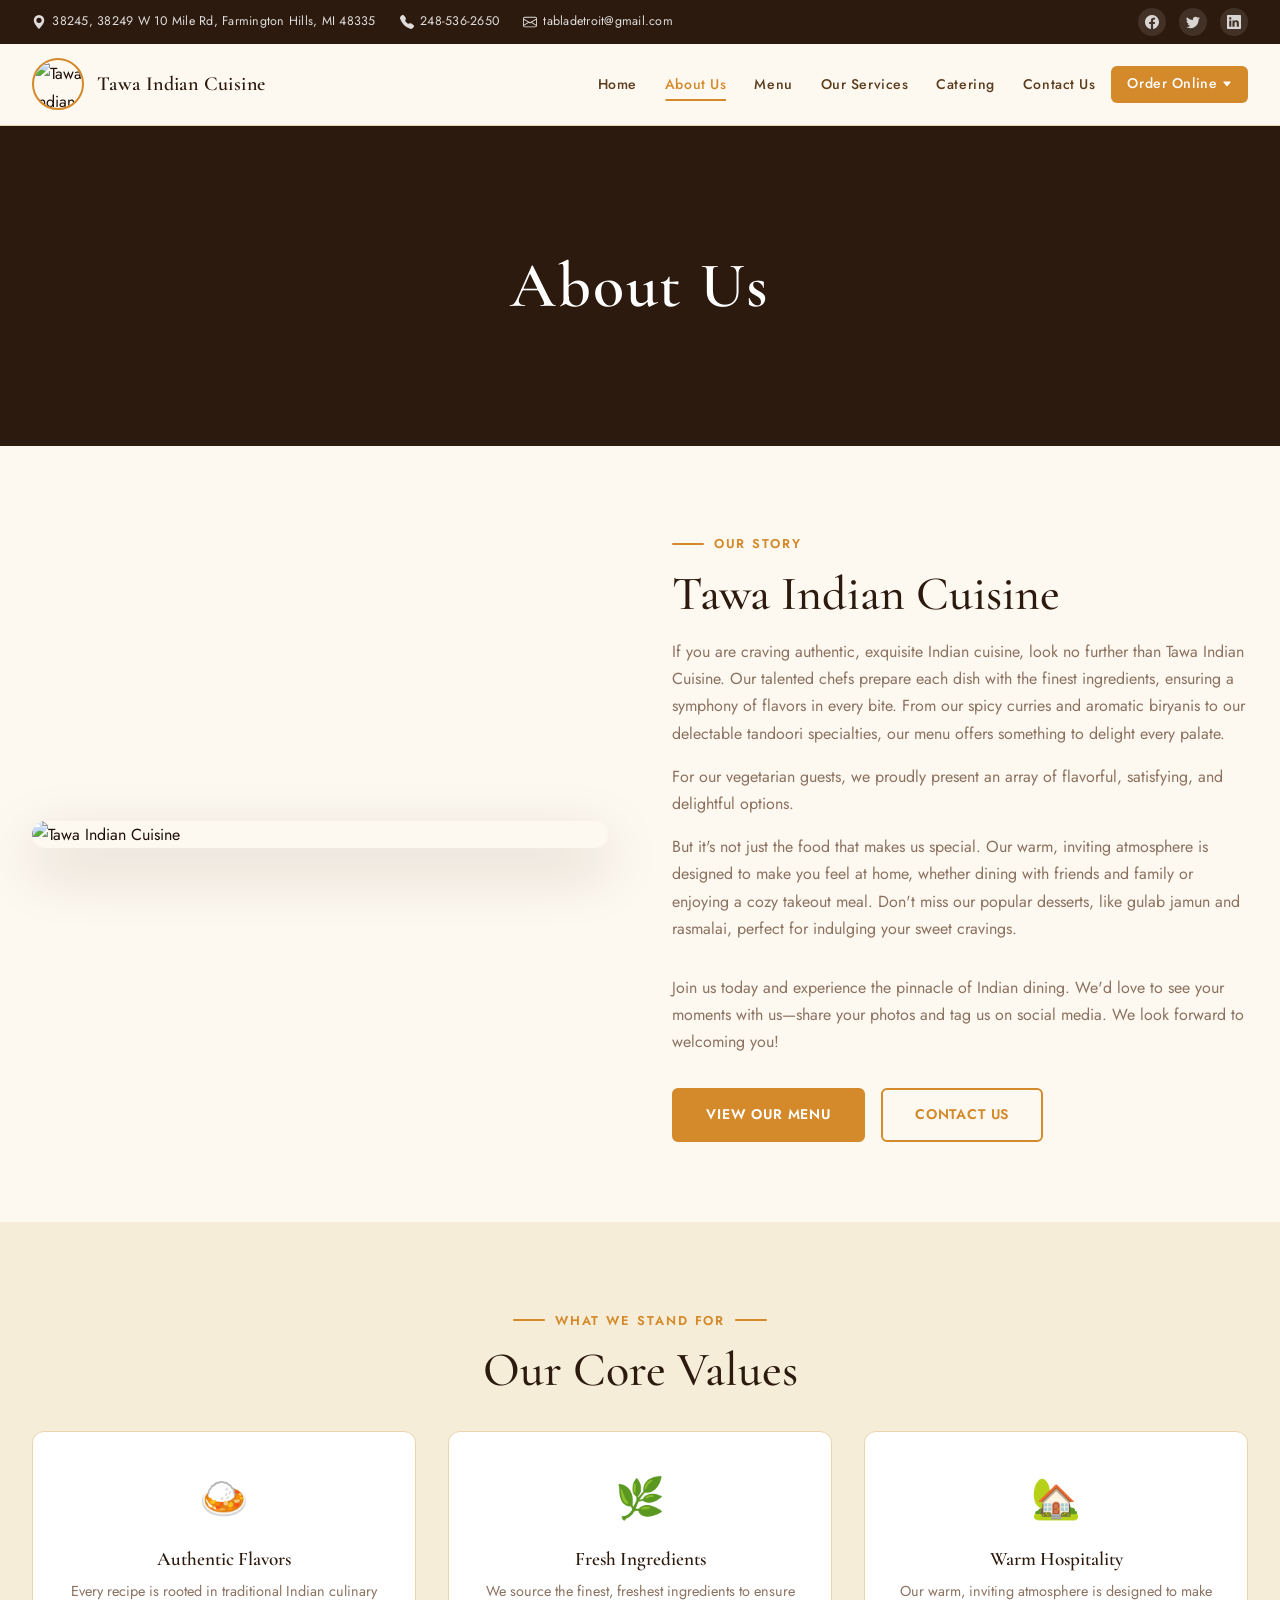
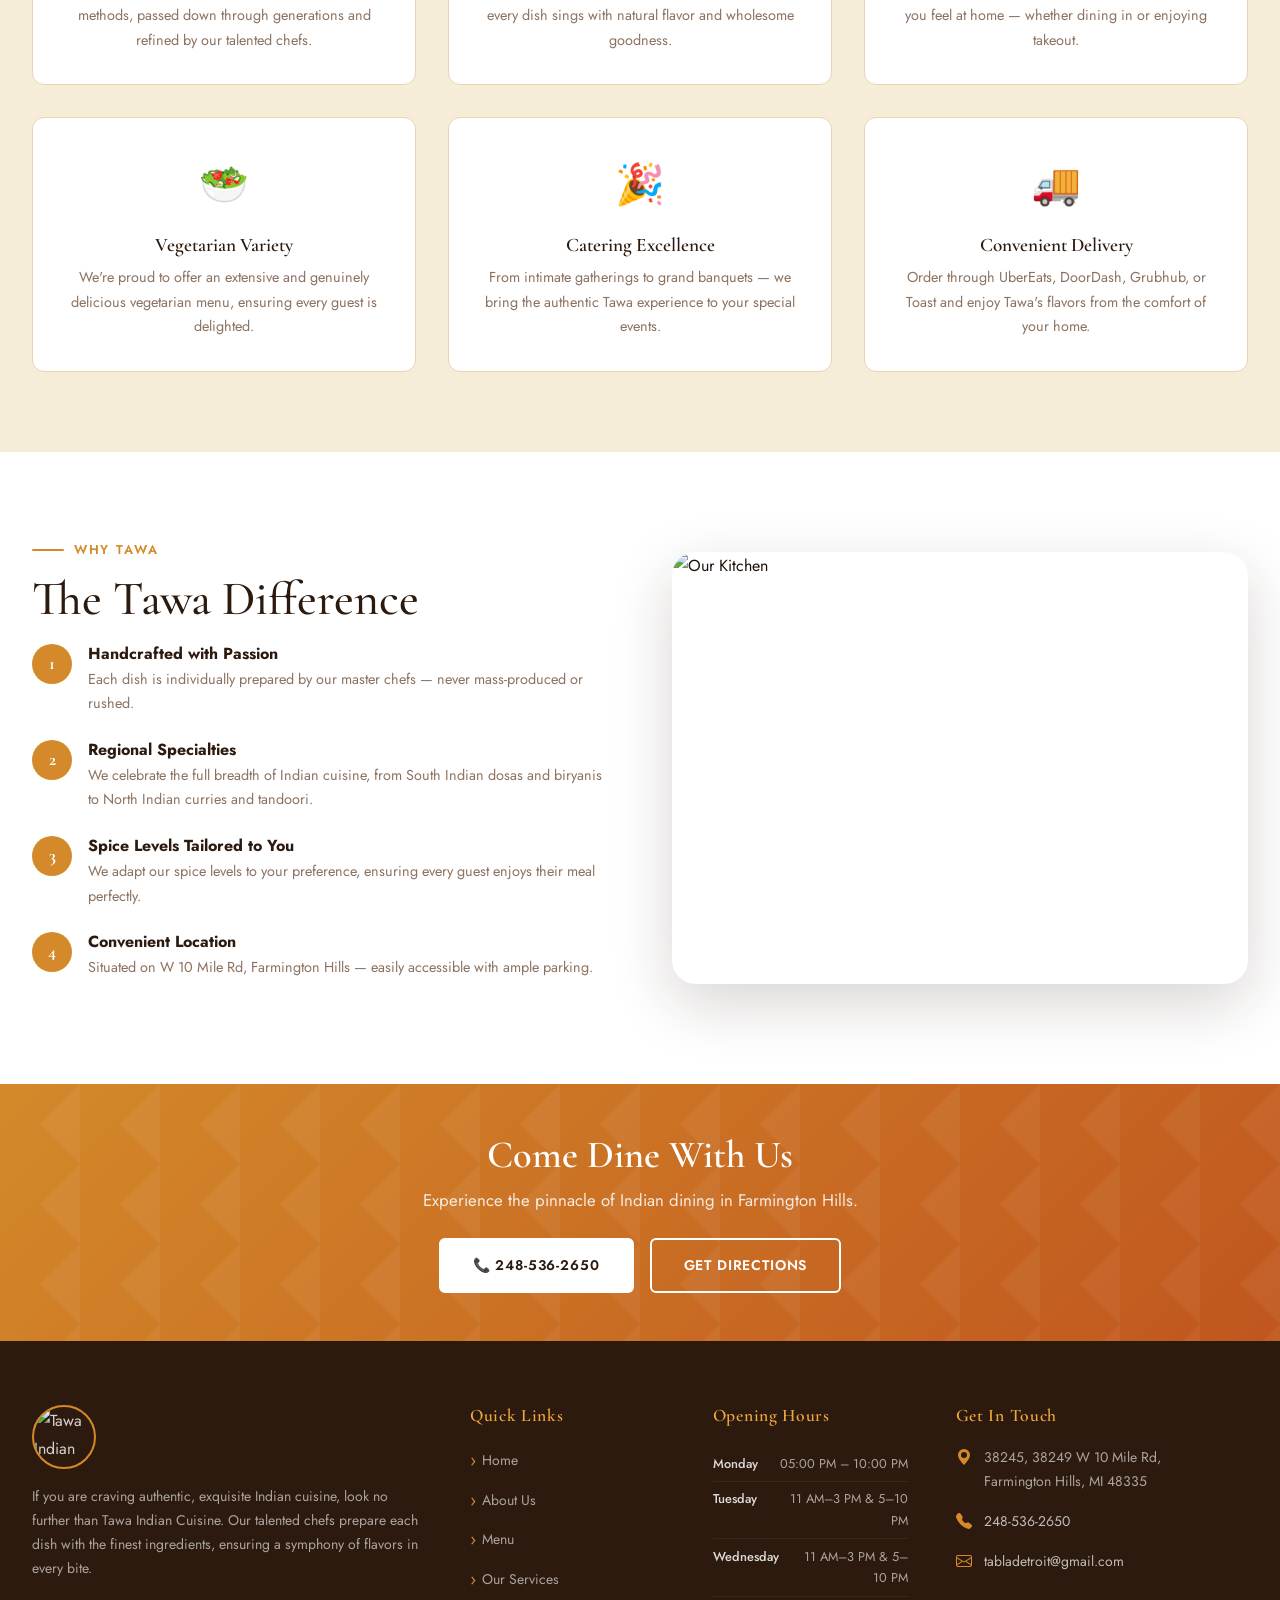
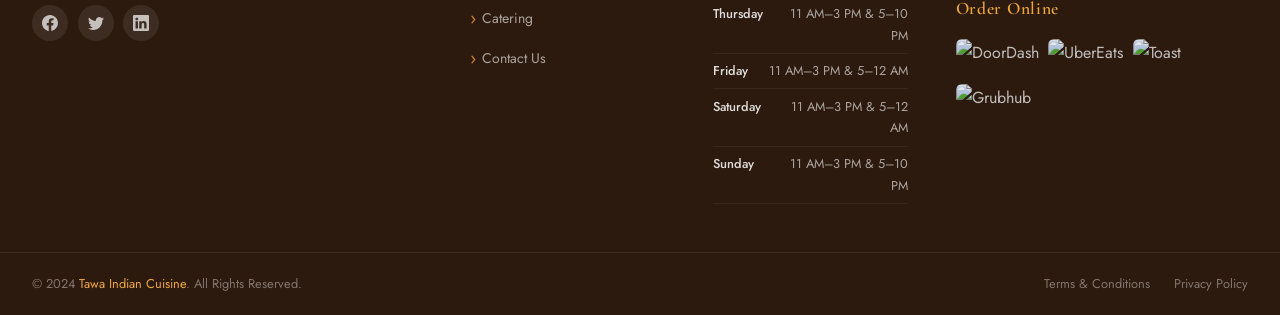
==== commit 6d7801e4: "Update page hero backgrounds across multiple HTML files and enhance CSS styles for improved layout a" ====
--- a/about.html
+++ b/about.html
@@ -70,14 +70,9 @@
 <body>
 <div id="header-placeholder"></div>
 
-<div class="page-hero">
+<div class="page-hero" style="--page-hero-bg: url('https://tawaindiancuisine.com/assets/img/bg/breadcumb-bg-2.jpg');">
   <div class="page-hero-content">
     <h1>About Us</h1>
-    <div class="breadcrumb">
-      <a href="index.html">Home</a>
-      <span>›</span>
-      <span>About Us</span>
-    </div>
   </div>
 </div>
 
--- a/style.css
+++ b/style.css
@@ -8,6 +8,7 @@
 
    /* ─── CSS Variables ─────────────────────── */
    :root {
+     --site-header-height: 0px;
      --cream:        #FDF8F0;
      --cream-dark:   #F5EDD8;
      --cream-mid:    #EFE4CC;
@@ -57,7 +58,36 @@
    ul { list-style: none; }
    button { cursor: pointer; border: none; background: none; font-family: inherit; }
    
-   /* ─── Top Bar ────────────────────────────── */
+   /* ─── Site header: fixed to viewport top; spacer below holds layout height ─ */
+   .site-header {
+     position: fixed;
+     top: 0;
+     left: 0;
+     right: 0;
+     z-index: 1000;
+     width: 100%;
+   }
+   .header-scroll-spacer {
+     width: 100%;
+     overflow: hidden;
+     pointer-events: none;
+   }
+
+   /* ─── Top Bar: whole strip slides up; navbar follows via synced margin (see --clip-h in JS) ─ */
+   .top-bar-clip {
+     overflow: hidden;
+     z-index: 2;
+     transform: translateY(0);
+     margin-bottom: 0;
+     transition:
+       transform 0.28s cubic-bezier(0.4, 0, 0.2, 1),
+       margin-bottom 0.28s cubic-bezier(0.4, 0, 0.2, 1);
+   }
+   .site-header--compact .top-bar-clip {
+     transform: translateY(-100%);
+     margin-bottom: calc(-1 * var(--clip-h, 0px));
+     pointer-events: none;
+   }
    .top-bar {
      background: var(--dark-brown);
      color: rgba(255,255,255,0.85);
@@ -65,7 +95,6 @@
      font-family: 'Jost', sans-serif;
      letter-spacing: 0.02em;
      position: relative;
-     z-index: 100;
    }
    .top-bar-inner {
      max-width: 1320px;
@@ -91,6 +120,17 @@
      transition: all 0.3s;
    }
    .social-icon:hover { background: var(--saffron); color: white; transform: translateY(-2px); }
+
+   @media (prefers-reduced-motion: reduce) {
+     .top-bar-clip,
+     .site-header--compact .top-bar-clip {
+       transition: none !important;
+     }
+     .site-header--compact .top-bar-clip {
+       transform: translateY(-100%);
+       margin-bottom: calc(-1 * var(--clip-h, 0px));
+     }
+   }
    
    /* ─── Navbar ─────────────────────────────── */
    .navbar {
@@ -98,14 +138,19 @@
      backdrop-filter: blur(12px);
      -webkit-backdrop-filter: blur(12px);
      border-bottom: 1px solid var(--border);
-     position: sticky;
-     top: 0;
-     z-index: 999;
-     transition: all 0.4s var(--transition);
+     position: relative;
+     z-index: 5;
+     transition:
+       background 0.45s var(--transition),
+       box-shadow 0.45s var(--transition),
+       border-color 0.3s ease;
    }
    .navbar.scrolled {
-     background: rgba(253, 248, 240, 0.98);
+     background: rgba(253, 248, 240, 0.99);
      box-shadow: var(--shadow-md);
+   }
+   .site-header--compact .navbar:not(.scrolled) {
+     box-shadow: 0 4px 20px rgba(44, 26, 14, 0.07);
    }
    .nav-container {
      max-width: 1320px;
@@ -217,36 +262,29 @@
    
    /* ─── Page Hero Banner ───────────────────── */
    .page-hero {
-     background: linear-gradient(135deg, var(--dark-brown) 0%, var(--mid-brown) 100%);
-     padding: 5rem 2rem;
+     --page-hero-bg: linear-gradient(135deg, var(--dark-brown) 0%, var(--mid-brown) 100%);
+     background-color: var(--dark-brown);
+     background-image: var(--page-hero-bg);
+     background-size: cover;
+     background-position: center;
+     background-repeat: no-repeat;
+     padding: clamp(3.5rem, 12vw, 5.5rem) 2rem;
      text-align: center;
      position: relative;
      overflow: hidden;
-   }
-   .page-hero::before {
-     content: '';
-     position: absolute;
-     inset: 0;
-     background: url("data:image/svg+xml,%3Csvg width='60' height='60' viewBox='0 0 60 60' xmlns='http://www.w3.org/2000/svg'%3E%3Cg fill='none' fill-rule='evenodd'%3E%3Cg fill='%23d4892a' fill-opacity='0.06'%3E%3Cpath d='M36 34v-4h-2v4h-4v2h4v4h2v-4h4v-2h-4zm0-30V0h-2v4h-4v2h4v4h2V6h4V4h-4zM6 34v-4H4v4H0v2h4v4h2v-4h4v-2H6zM6 4V0H4v4H0v2h4v4h2V6h4V4H6z'/%3E%3C/g%3E%3C/g%3E%3C/svg%3E");
+     min-height: min(320px, 42vw);
+     display: flex;
+     align-items: center;
+     justify-content: center;
    }
    .page-hero-content { position: relative; z-index: 1; }
    .page-hero h1 {
      font-size: clamp(2.5rem, 5vw, 4rem);
      color: white;
-     margin-bottom: 0.5rem;
-     font-weight: 300;
+     margin-bottom: 0;
+     font-weight: 600;
      letter-spacing: 0.03em;
    }
-   .page-hero .breadcrumb {
-     display: flex;
-     align-items: center;
-     justify-content: center;
-     gap: 0.5rem;
-     font-size: 0.9rem;
-     color: rgba(255,255,255,0.6);
-   }
-   .page-hero .breadcrumb a { color: var(--saffron-light); }
-   .page-hero .breadcrumb a:hover { color: white; }
    
    /* ─── Section Styles ─────────────────────── */
    .section { padding: 5rem 2rem; }
@@ -383,9 +421,6 @@
      font-weight: 700;
      color: var(--saffron);
    }
-   .food-card-rating { display: flex; align-items: center; gap: 0.25rem; margin-bottom: 0.5rem; }
-   .star { color: var(--saffron-light); font-size: 0.8rem; }
-   .rating-text { font-size: 0.75rem; color: var(--text-light); }
    
    /* ─── Grid Layouts ───────────────────────── */
    .grid-2 { display: grid; grid-template-columns: repeat(2, 1fr); gap: 2rem; }
@@ -685,8 +720,7 @@
 /* ─── Hero ────────────────────────────────── */
 .hero {
     position: relative;
-    height: 100vh;
-    min-height: 600px;
+    min-height: max(600px, calc(100vh - var(--site-header-height)));
     overflow: hidden;
     background: var(--dark-brown);
   }
@@ -751,7 +785,7 @@
   .hero-title {
     font-family: 'Cormorant Garamond', serif;
     font-size: clamp(3rem, 6vw, 5.5rem);
-    font-weight: 300;
+    font-weight: 600;
     color: rgba(255,255,255,0.92);
     line-height: 1.05;
     margin-bottom: 1.25rem;
@@ -759,13 +793,14 @@
   }
   .hero-title-accent {
     font-style: italic;
-    font-weight: 600;
+    font-weight: 700;
     color: var(--saffron-light);
   }
   
   .hero-desc {
     font-family: 'Jost', sans-serif;
     font-size: 1rem;
+    font-weight: 500;
     color: rgba(255,255,255,0.65);
     line-height: 1.7;
     margin-bottom: 2rem;
@@ -895,7 +930,6 @@
     cursor: pointer;
     transition: transform 0.3s;
   }
-  .featured-item:hover { transform: translateY(-4px); }
   .featured-item img {
     width: 90px; height: 90px;
     border-radius: 50%;
@@ -937,37 +971,6 @@
     transition: transform 0.8s var(--transition);
   }
   .about-img-main:hover img { transform: scale(1.04); }
-  .about-img-badge {
-    position: absolute;
-    bottom: 2rem; right: -1.5rem;
-    background: var(--saffron);
-    color: white;
-    padding: 1.25rem;
-    border-radius: var(--radius-md);
-    text-align: center;
-    box-shadow: var(--shadow-md);
-    min-width: 120px;
-  }
-  .badge-num {
-    display: block;
-    font-family: 'Cormorant Garamond', serif;
-    font-size: 3rem;
-    font-weight: 700;
-    line-height: 1;
-  }
-  .badge-txt { font-size: 0.75rem; font-weight: 600; text-transform: uppercase; letter-spacing: 0.06em; opacity: 0.9; }
-  
-  .about-img-secondary {
-    position: absolute;
-    bottom: -2rem; left: -2rem;
-    width: 45%;
-    aspect-ratio: 1;
-    border-radius: var(--radius-md);
-    overflow: hidden;
-    border: 4px solid var(--cream);
-    box-shadow: var(--shadow-md);
-  }
-  .about-img-secondary img { width: 100%; height: 100%; object-fit: cover; }
   
   .about-spice-decor {
     position: absolute;
@@ -1087,14 +1090,40 @@
   @media (max-width: 1024px) {
     .hero-img-frame { display: none; }
     .about-grid { grid-template-columns: 1fr; gap: 3rem; }
-    .about-img-badge { right: 1rem; }
     .stats-grid { grid-template-columns: repeat(2, 1fr); }
   }
   @media (max-width: 768px) {
-    .hero { height: 85vh; }
+    .hero { min-height: max(500px, calc(85vh - var(--site-header-height))); }
     .hero-content { margin-left: 2rem; }
     .hero-phone-badge { display: none; }
     .stats-grid { grid-template-columns: repeat(2, 1fr); gap: 1.5rem; }
     .order-platforms { gap: 1rem; }
     .platform-card { padding: 1rem 1.5rem; min-width: 120px; }
-  }+  }
+
+  /* ─── Kora public form status (script.js) ─── */
+  .form-status {
+    margin-top: 1rem;
+    padding: 0.85rem 1rem;
+    border-radius: var(--radius-sm);
+    font-size: 0.9rem;
+    line-height: 1.5;
+    display: none;
+  }
+  .form-status.is-visible { display: block; }
+  .form-status--neutral {
+    color: var(--text-mid);
+    background: var(--cream-dark);
+    border: 1px solid var(--border);
+  }
+  .form-status--error {
+    background: #ffebee;
+    border: 1px solid #ef9a9a;
+    color: #c62828;
+  }
+  .form-status--success {
+    background: #e8f5e9;
+    border: 1px solid #a5d6a7;
+    color: #2e7d32;
+  }
+  .g-recaptcha { margin-top: 0.75rem; }
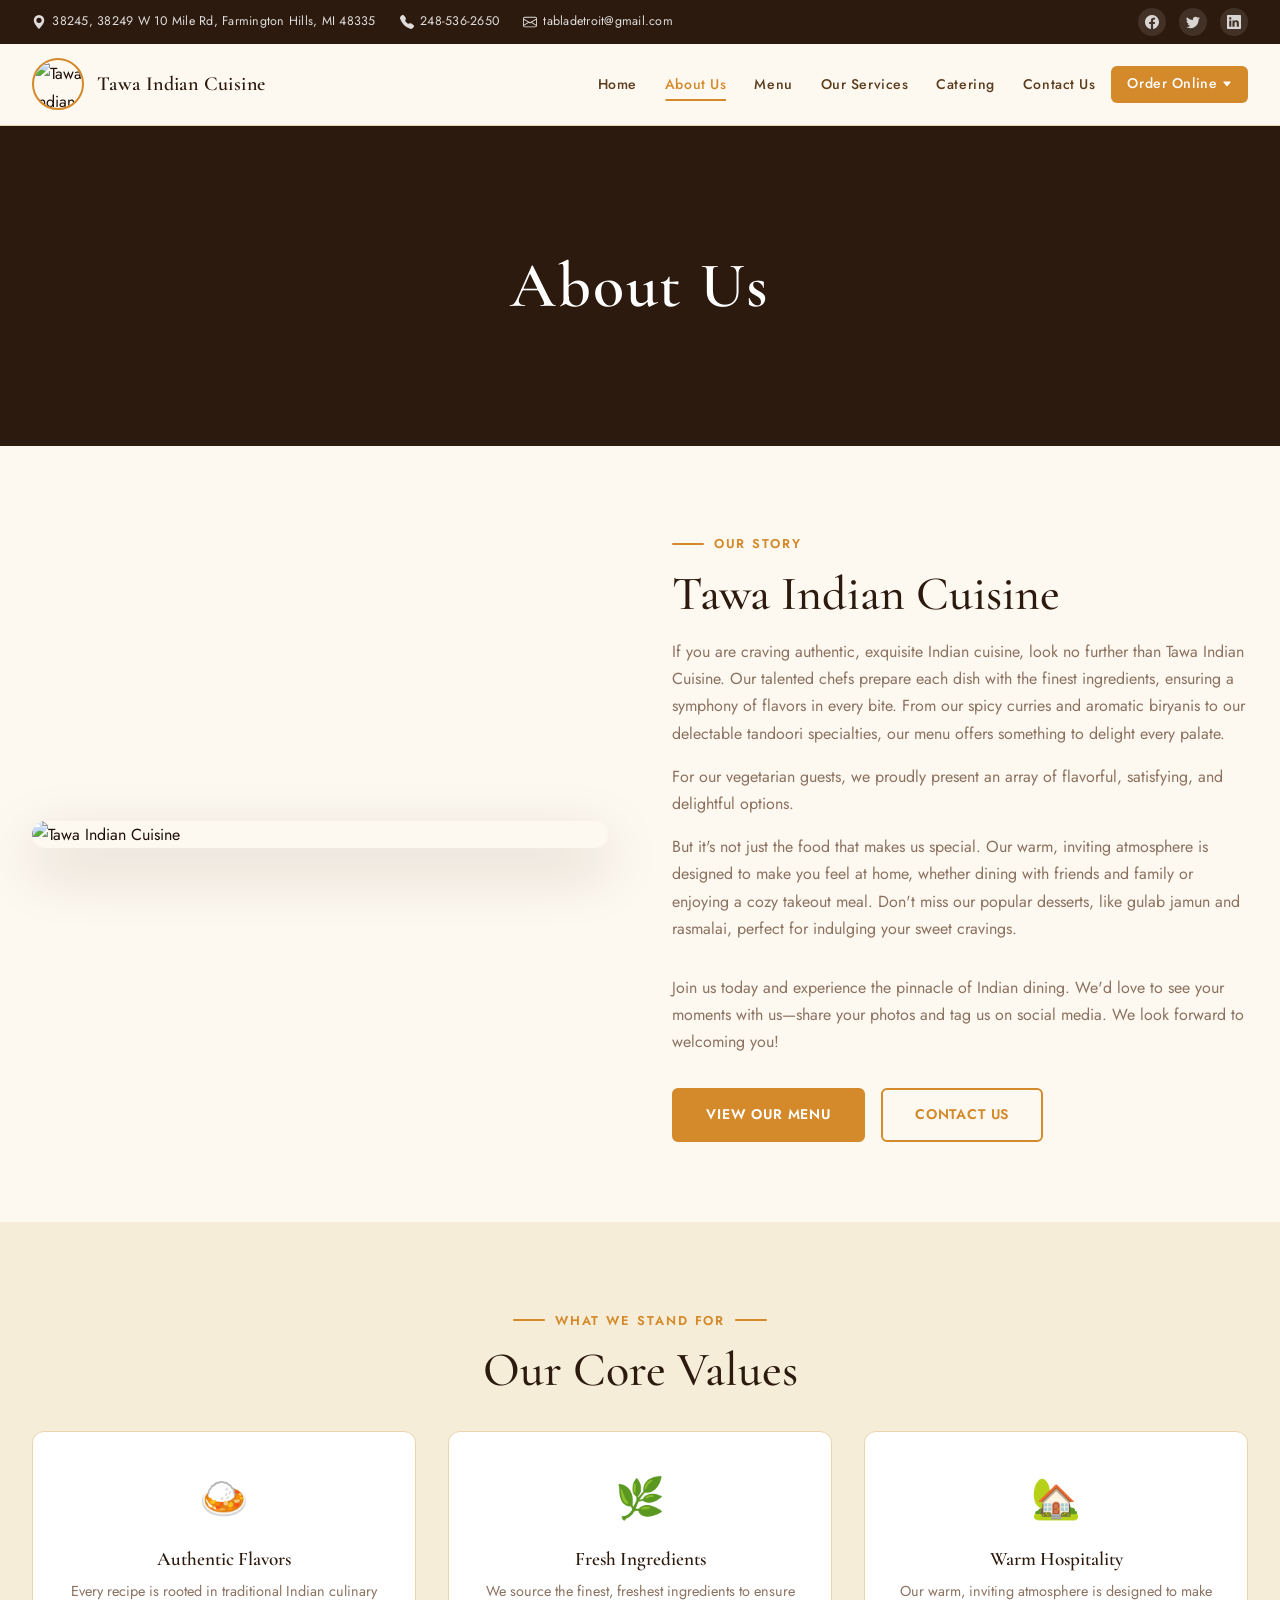
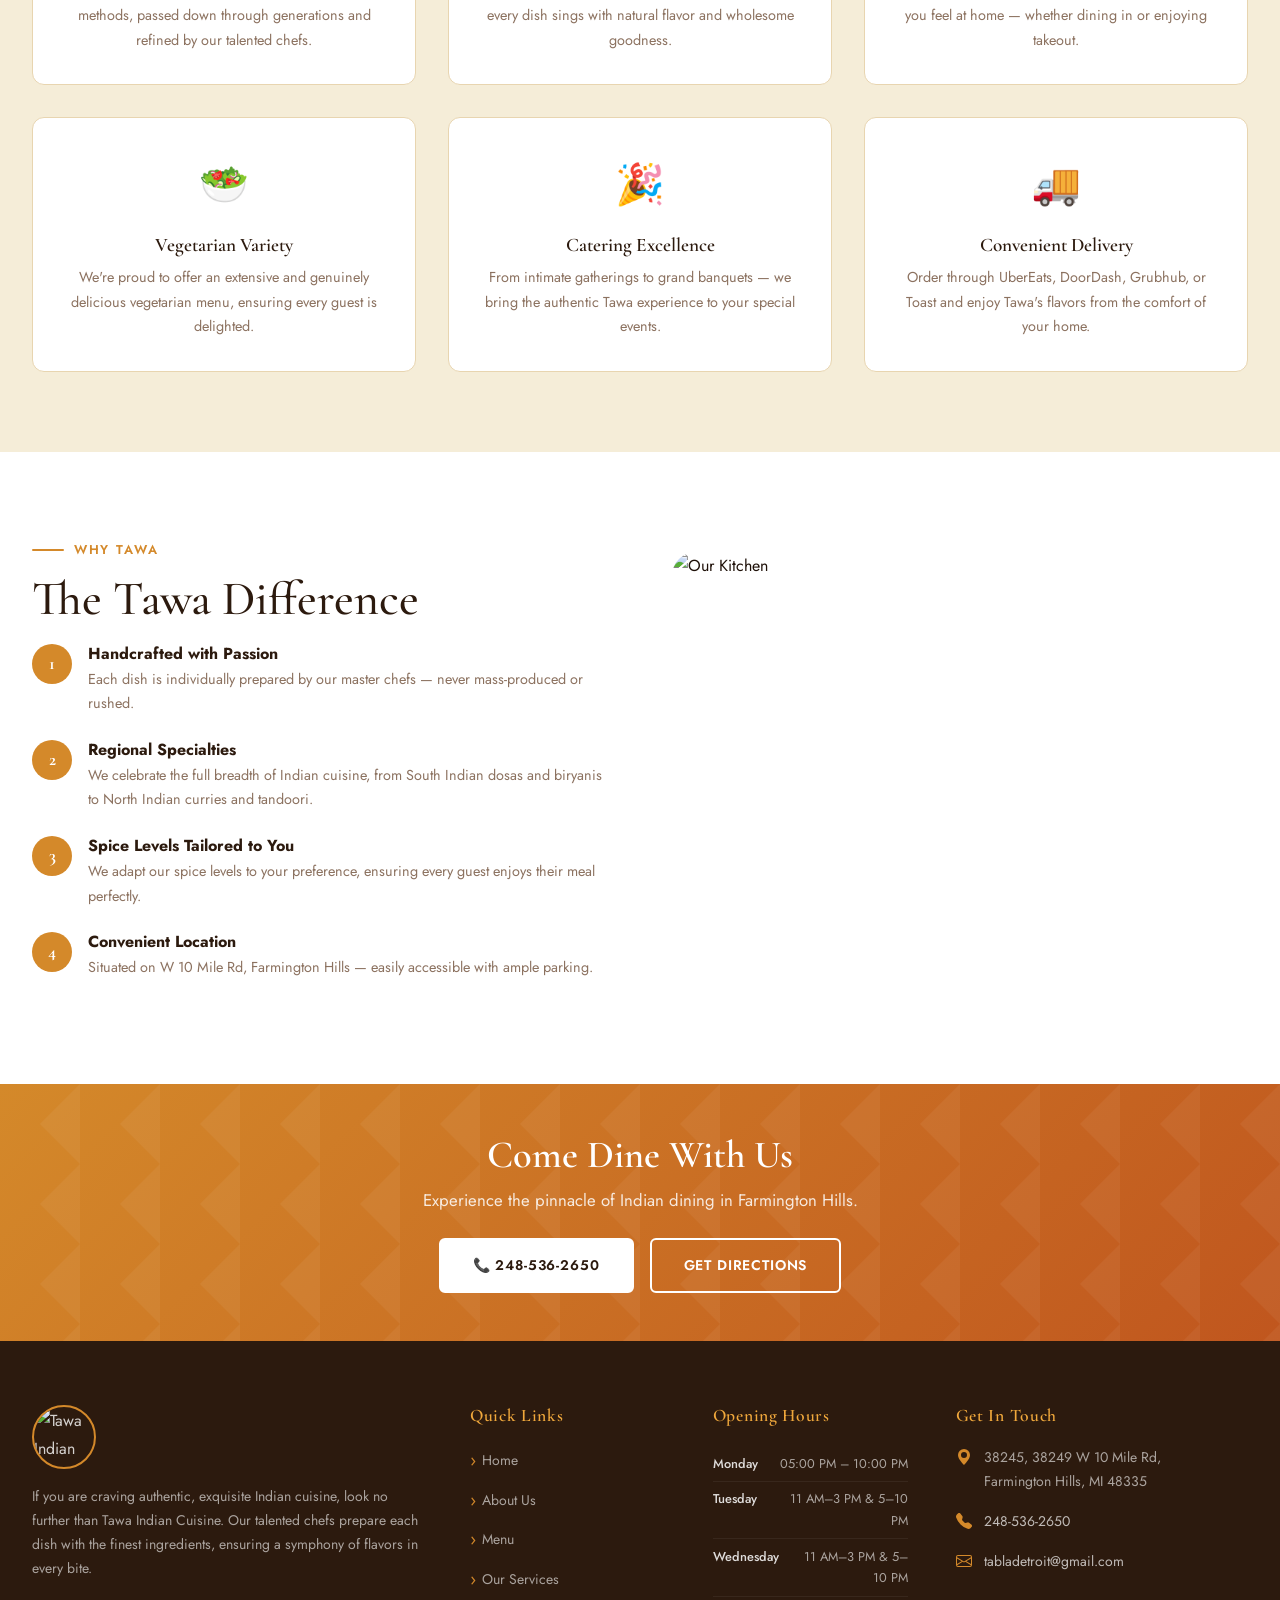
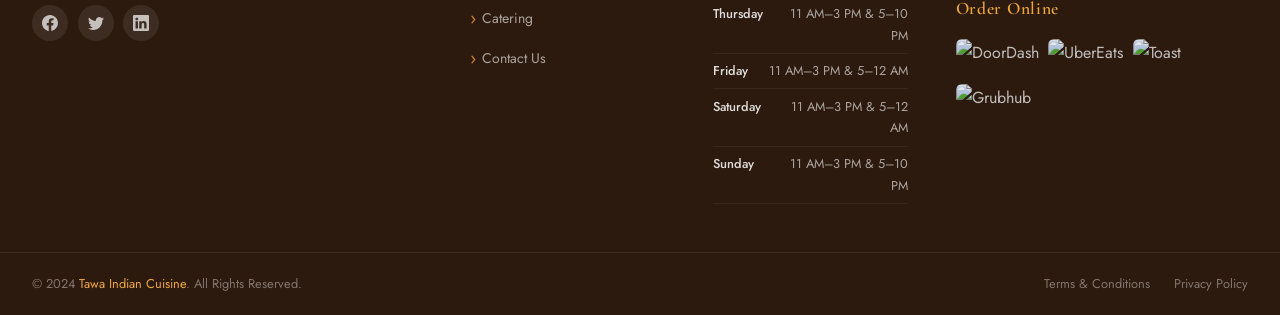
==== commit ff6467e9: "Update about and index pages with new images; adjust CSS for image styling and layout consistency." ====
--- a/about.html
+++ b/about.html
@@ -178,7 +178,7 @@
         </div>
       </div>
       <div class="reveal-right">
-        <img src="https://tawaindiancuisine.com/assets/img/normal/about_4_2.png" alt="Our Kitchen" style="width:100%; border-radius:var(--radius-lg); box-shadow:var(--shadow-lg); object-fit:cover; aspect-ratio:4/3;">
+        <img src="https://tawaindiancuisine.com/admin/uploads/featured-image/1717781000121976663420864ecadal-makhni.jpg" alt="Our Kitchen" style="width:100%; border-radius:var(--radius-lg); object-fit:cover; aspect-ratio:4/3;">
       </div>
     </div>
   </div>
--- a/style.css
+++ b/style.css
@@ -108,6 +108,11 @@
    }
    .top-bar-left { display: flex; align-items: center; gap: 1.5rem; flex-wrap: wrap; }
    .top-bar-item { display: flex; align-items: center; gap: 0.4rem; }
+   a.top-bar-item.top-bar-address-link {
+     color: rgba(255,255,255,0.85);
+     text-decoration: none;
+   }
+   a.top-bar-item.top-bar-address-link:hover { color: var(--saffron-light); }
    .top-bar-item a { color: rgba(255,255,255,0.85); }
    .top-bar-item a:hover { color: var(--saffron-light); }
    .top-bar-right { display: flex; align-items: center; gap: 0.8rem; }
@@ -960,14 +965,20 @@
   }
   .about-images { position: relative; }
   .about-img-main {
-    border-radius: var(--radius-lg);
+    border-radius: 50%;
     overflow: hidden;
     position: relative;
-    aspect-ratio: 4/5;
+    aspect-ratio: 1 / 1;
+    width: 100%;
+    max-width: 480px;
+    margin-inline: auto;
+    background: var(--cream-dark);
+    box-shadow: var(--shadow-lg);
   }
   .about-img-main img {
     width: 100%; height: 100%;
-    object-fit: cover;
+    object-fit: contain;
+    object-position: center;
     transition: transform 0.8s var(--transition);
   }
   .about-img-main:hover img { transform: scale(1.04); }
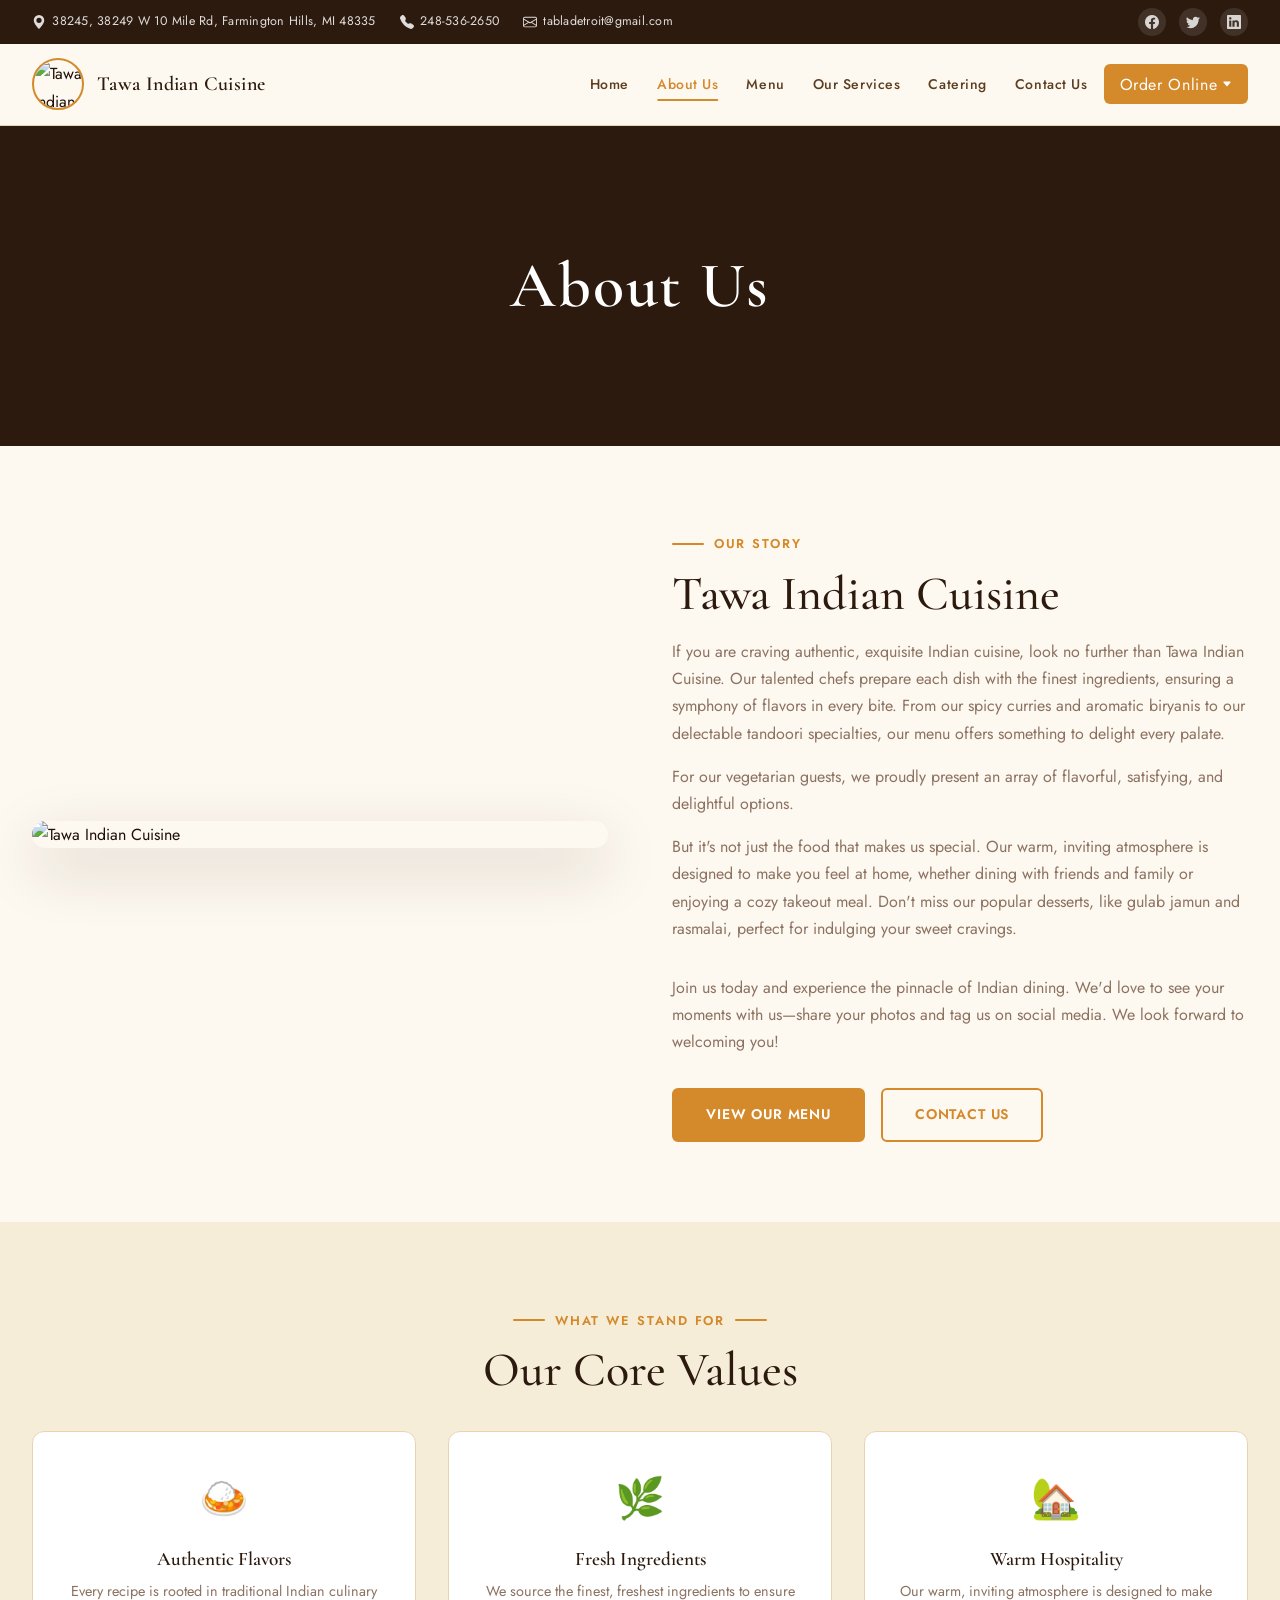
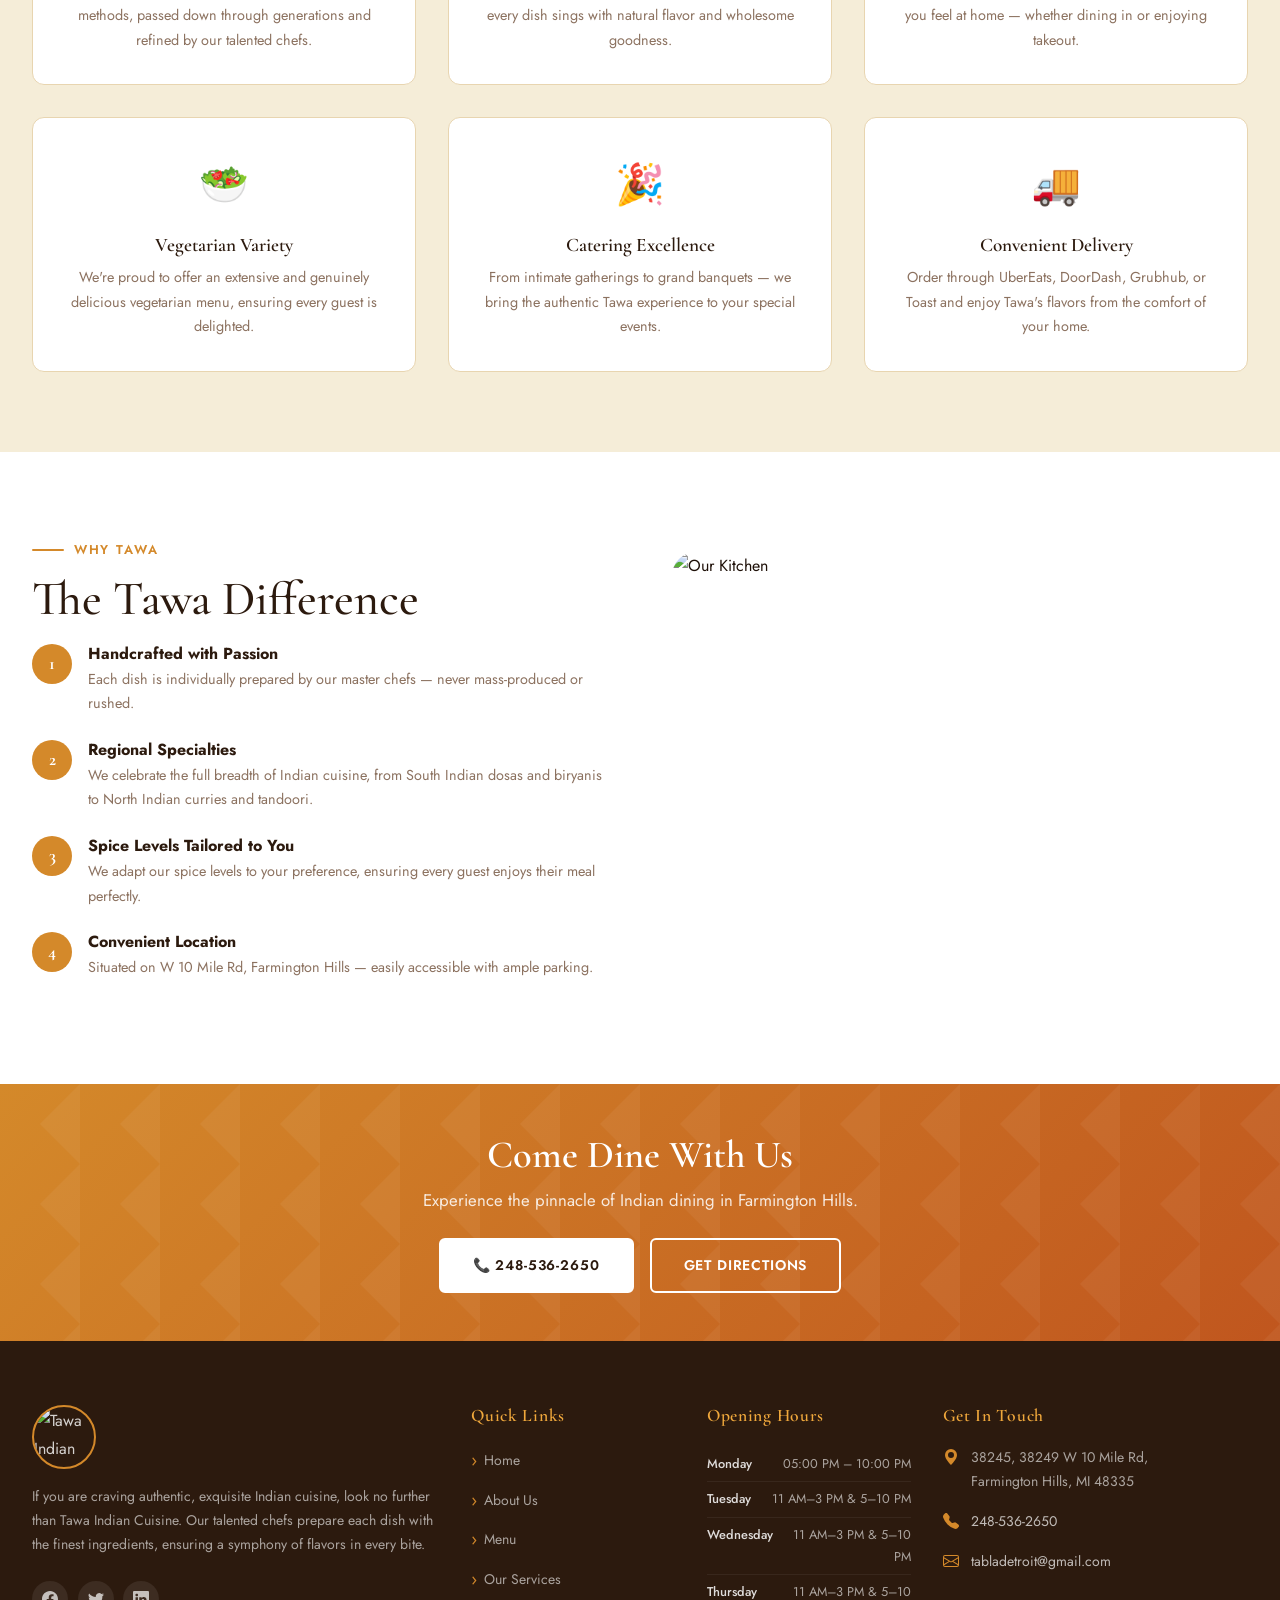
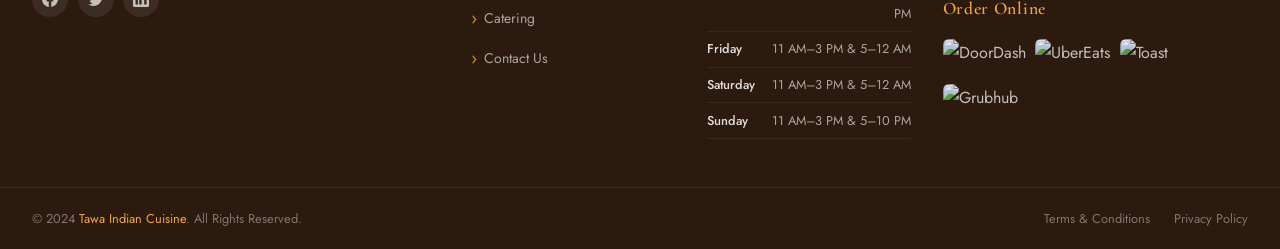
==== commit 4e47ba35: "Update image sources across multiple HTML files to use new URLs for improved consistency and brandin" ====
--- a/about.html
+++ b/about.html
@@ -8,12 +8,12 @@
   <meta property="og:title" content="About Us — Tawa Indian Cuisine">
   <meta property="og:description" content="Learn the story behind Tawa Indian Cuisine — authentic Indian food in Farmington Hills, MI.">
   <meta property="og:type" content="website">
-  <meta property="og:image" content="https://tawaindiancuisine.com/assets/img/tawalog.jpeg">
-  <link rel="icon" href="favicon.ico">
-  <link rel="shortcut icon" href="favicon.ico">
-  <link rel="apple-touch-icon" href="favicon.ico">
+  <meta property="og:image" content="https://quseprdus1.blob.core.windows.net/kora-business-images/user-media/1e7413a6-e516-4876-897f-0d32253020c7/de8c94d8-887e-4625-825f-ec262dbc28df/1776146134_yd8ypy.jpg">
+  <link rel="icon" href="https://quseprdus1.blob.core.windows.net/kora-business-images/user-media/1e7413a6-e516-4876-897f-0d32253020c7/de8c94d8-887e-4625-825f-ec262dbc28df/1776146002_2gdsoc.png" type="image/png">
+  <link rel="shortcut icon" href="https://quseprdus1.blob.core.windows.net/kora-business-images/user-media/1e7413a6-e516-4876-897f-0d32253020c7/de8c94d8-887e-4625-825f-ec262dbc28df/1776146002_2gdsoc.png" type="image/png">
+  <link rel="apple-touch-icon" href="https://quseprdus1.blob.core.windows.net/kora-business-images/user-media/1e7413a6-e516-4876-897f-0d32253020c7/de8c94d8-887e-4625-825f-ec262dbc28df/1776146002_2gdsoc.png">
   <link rel="canonical" href="https://tawaindiancuisine.com/about.html">
-  <link rel="preload" as="image" href="https://tawaindiancuisine.com/assets/img/tawalog.jpeg">
+  <link rel="preload" as="image" href="https://quseprdus1.blob.core.windows.net/kora-business-images/user-media/1e7413a6-e516-4876-897f-0d32253020c7/de8c94d8-887e-4625-825f-ec262dbc28df/1776146134_yd8ypy.jpg">
   <script type="application/ld+json">
   {
     "@context": "https://schema.org",
@@ -29,7 +29,7 @@
       "addressCountry": "US"
     },
     "telephone": "+12485362650",
-    "image": "https://tawaindiancuisine.com/assets/img/tawalog.jpeg",
+    "image": "https://quseprdus1.blob.core.windows.net/kora-business-images/user-media/1e7413a6-e516-4876-897f-0d32253020c7/de8c94d8-887e-4625-825f-ec262dbc28df/1776146134_yd8ypy.jpg",
     "url": "https://tawaindiancuisine.com/about.html"
   }
   </script>
@@ -70,7 +70,7 @@
 <body>
 <div id="header-placeholder"></div>
 
-<div class="page-hero" style="--page-hero-bg: url('https://tawaindiancuisine.com/assets/img/bg/breadcumb-bg-2.jpg');">
+<div class="page-hero" style="--page-hero-bg: url('https://quseprdus1.blob.core.windows.net/kora-business-images/user-media/1e7413a6-e516-4876-897f-0d32253020c7/de8c94d8-887e-4625-825f-ec262dbc28df/1776145928_chx3cl.jpg');">
   <div class="page-hero-content">
     <h1>About Us</h1>
   </div>
@@ -81,7 +81,7 @@
   <div class="container">
     <div class="why-grid">
       <div class="reveal-left">
-        <img src="https://tawaindiancuisine.com/admin/uploads/about_imgs/aboutaboutabouthomeabout_5_1.jpg" alt="Tawa Indian Cuisine" class="about-hero-img">
+        <img src="https://quseprdus1.blob.core.windows.net/kora-business-images/user-media/1e7413a6-e516-4876-897f-0d32253020c7/de8c94d8-887e-4625-825f-ec262dbc28df/1776145911_zk7est.jpg" alt="Tawa Indian Cuisine" class="about-hero-img">
       </div>
       <div class="reveal-right">
         <div class="section-label"><span class="label-line"></span> Our Story</div>
@@ -178,7 +178,7 @@
         </div>
       </div>
       <div class="reveal-right">
-        <img src="https://tawaindiancuisine.com/admin/uploads/featured-image/1717781000121976663420864ecadal-makhni.jpg" alt="Our Kitchen" style="width:100%; border-radius:var(--radius-lg); object-fit:cover; aspect-ratio:4/3;">
+        <img src="https://quseprdus1.blob.core.windows.net/kora-business-images/user-media/1e7413a6-e516-4876-897f-0d32253020c7/de8c94d8-887e-4625-825f-ec262dbc28df/1776146556_a3hhqi.jpg" alt="Our Kitchen" style="width:100%; border-radius:var(--radius-lg); object-fit:cover; aspect-ratio:4/3;">
       </div>
     </div>
   </div>
--- a/style.css
+++ b/style.css
@@ -218,6 +218,9 @@
      color: white !important;
      border-radius: var(--radius-sm);
      padding: 0.4rem 1rem !important;
+    border: none;
+    cursor: pointer;
+    font: inherit;
    }
    .order-btn::after { display: none !important; }
    .order-btn:hover { background: var(--terracotta) !important; color: white !important; }
@@ -493,7 +496,7 @@
      margin: 0 auto;
      display: grid;
      grid-template-columns: 2fr 1fr 1fr 1.5fr;
-     gap: 3rem;
+     gap: 2rem;
    }
    .footer-logo { height: 64px; width: 64px; border-radius: 50%; border: 2px solid var(--saffron); object-fit: cover; margin-bottom: 1rem; }
    .footer-tagline { font-size: 0.875rem; color: rgba(255,255,255,0.6); line-height: 1.7; margin-bottom: 1.5rem; }
@@ -696,6 +699,7 @@
      .nav-links.open { display: flex; }
      .nav-links li { width: 100%; }
      .nav-link { display: block; padding: 0.65rem 1rem; border-radius: var(--radius-sm); }
+    .nav-link.order-btn { display: inline-flex; align-items: center; gap: 0.35rem; }
      .nav-link::after { display: none; }
      .order-dropdown .dropdown-menu {
        position: static;
